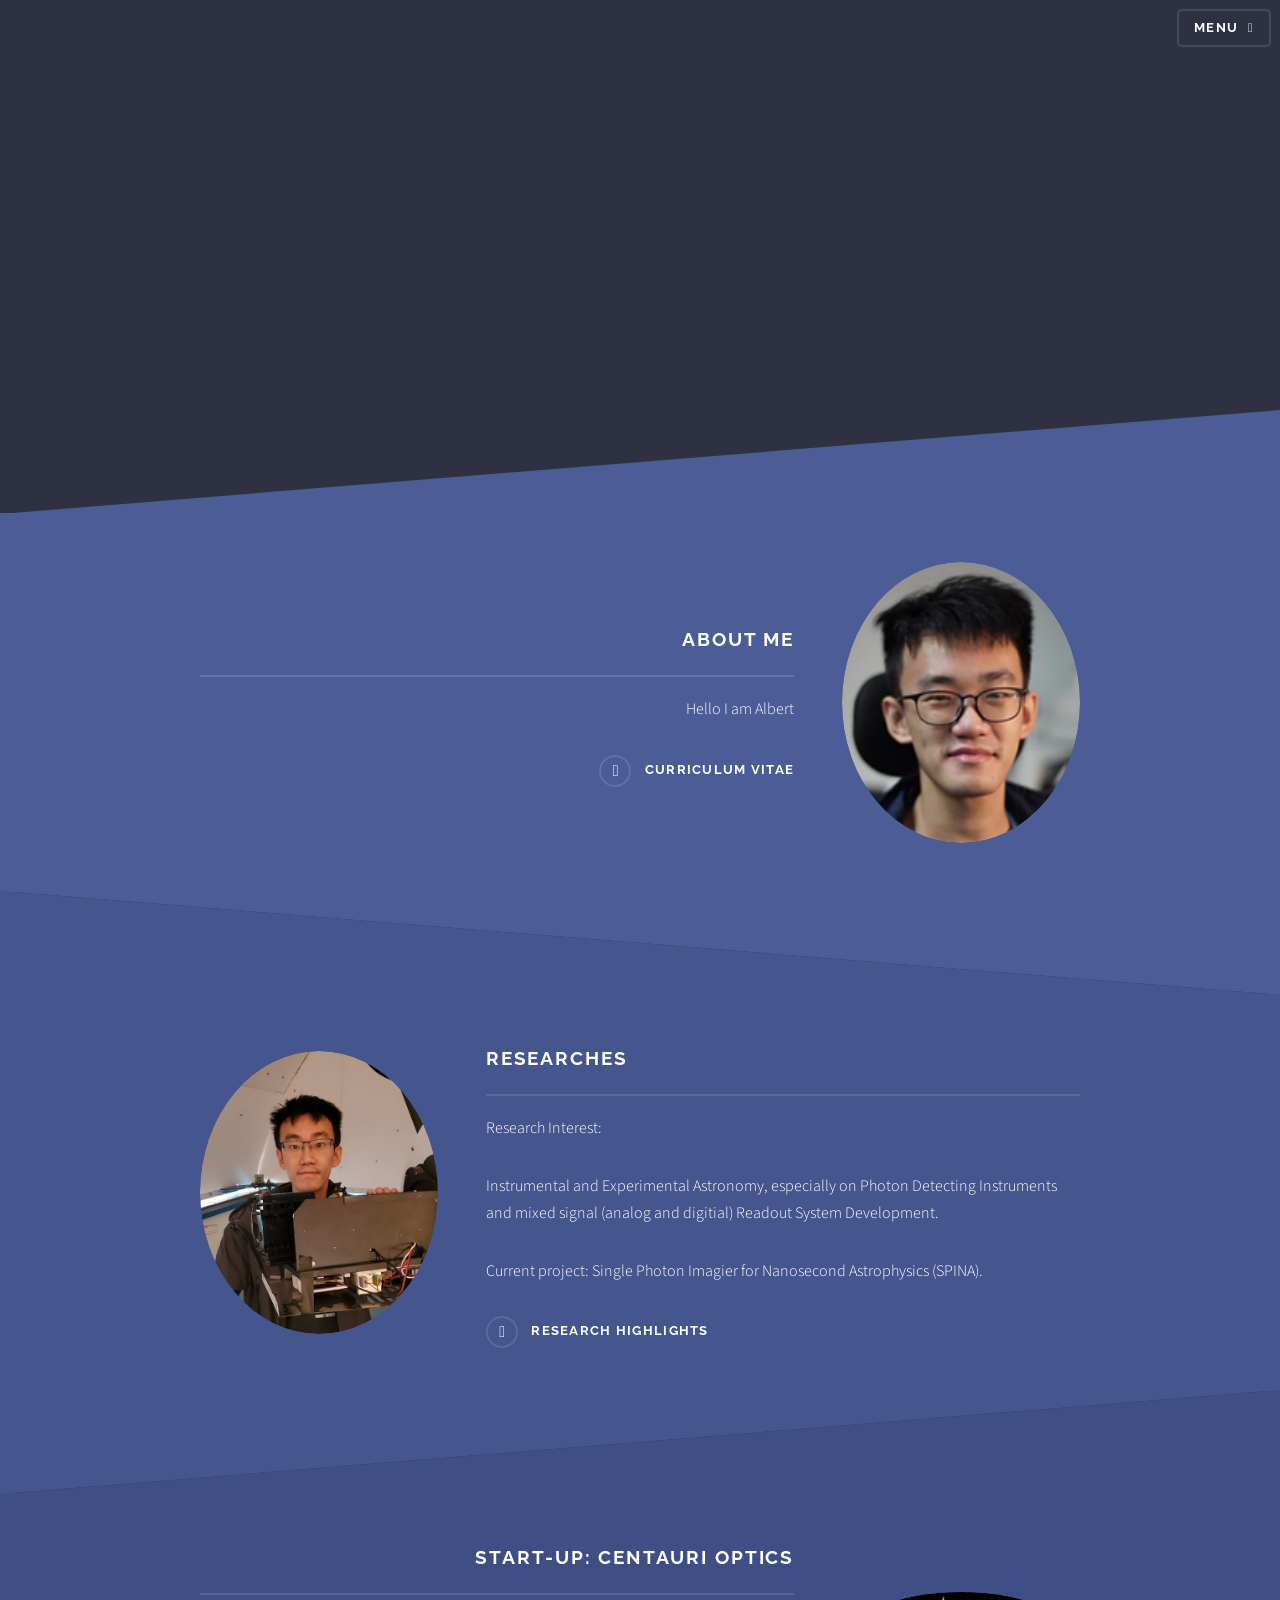
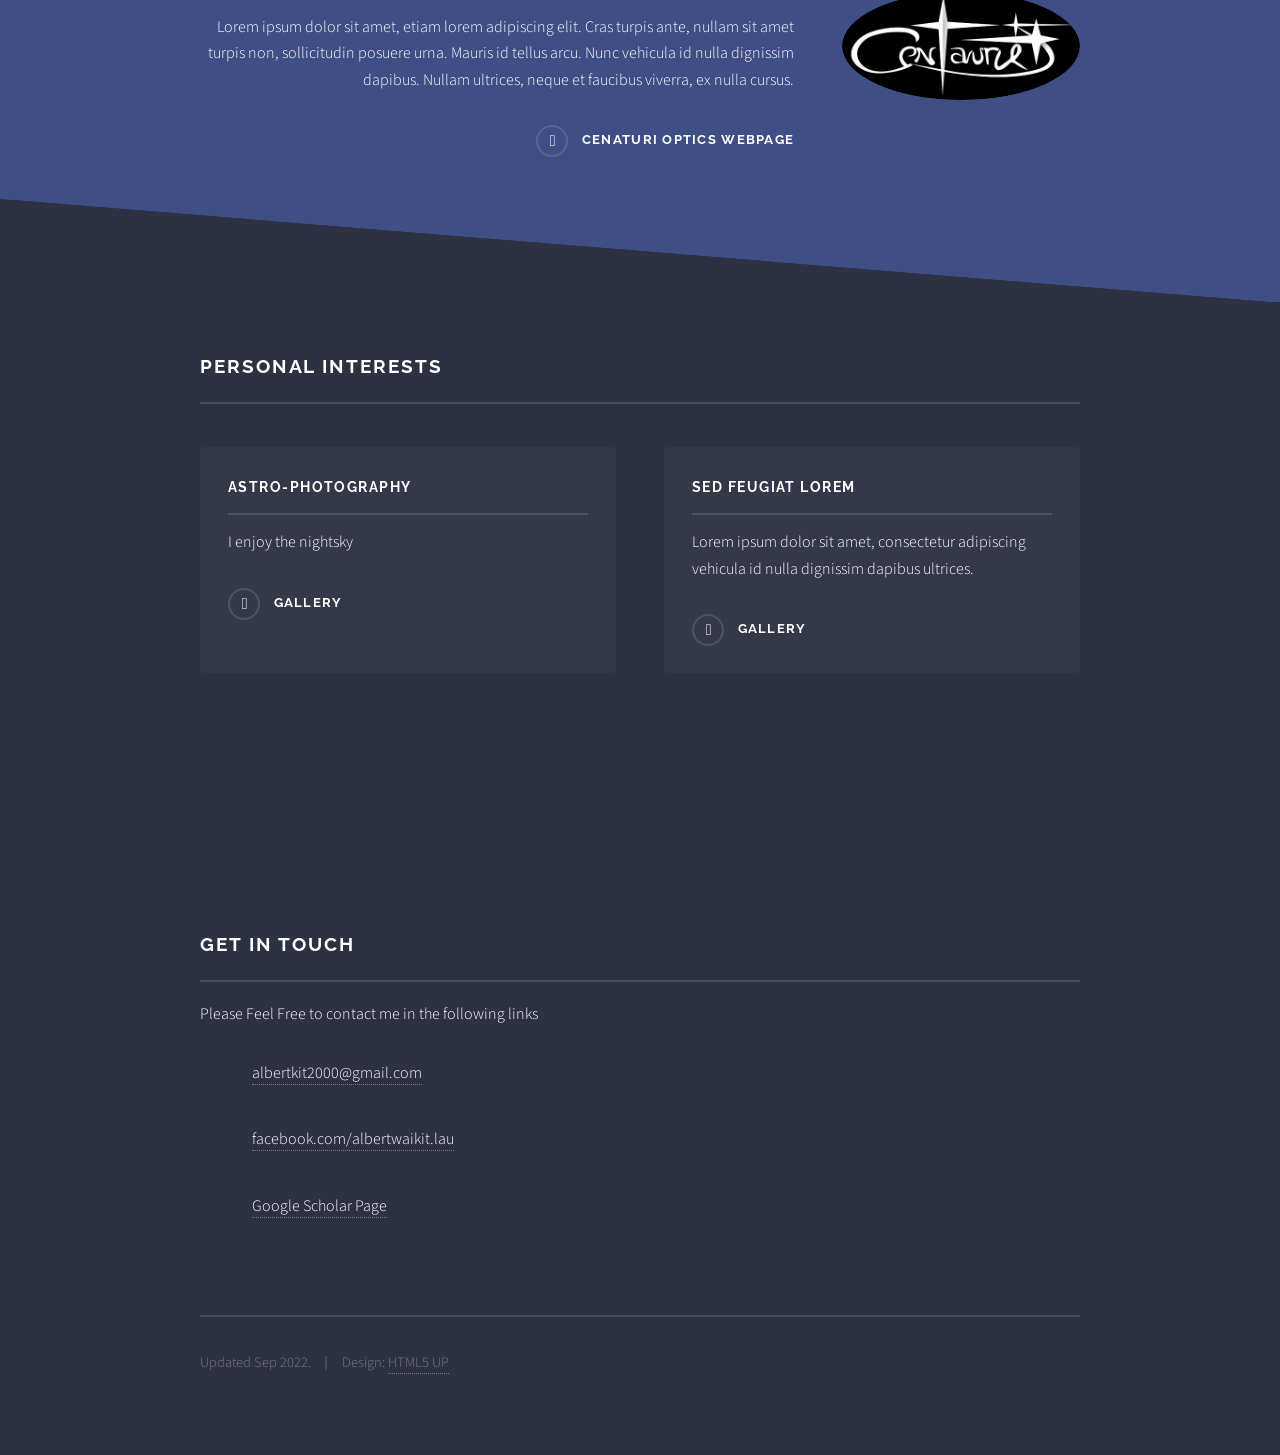
==== index.html @ e1ecdefa "photo updated" ====
<!DOCTYPE HTML>
<!--
	Solid State by HTML5 UP
	html5up.net | @ajlkn
	Free for personal and commercial use under the CCA 3.0 license (html5up.net/license)
-->
<html>
	<head>
		<title>Lau Albert Wai Kit</title>
		<meta charset="utf-8" />
		<meta name="viewport" content="width=device-width, initial-scale=1, user-scalable=no" />
		<link rel="stylesheet" href="assets/css/main.css" />
		<noscript><link rel="stylesheet" href="assets/css/noscript.css" /></noscript>
	</head>
	<body class="is-preload">

		<!-- Page Wrapper -->
			<div id="page-wrapper">

				<!-- Header -->
					<header id="header" class="alt">
						<h1><a href="index.html">Lau Albert Wai Kit</a></h1>
						<nav>
							<a href="#menu">Menu</a>
						</nav>
					</header>

				<!-- Menu -->
					<nav id="menu">
						<div class="inner">
							<h2>Menu</h2>
							<ul class="links">
								<li><a href="index.html">Home</a></li>
								<li><a href="research.html">Research Highlights</a></li>
								<li><a href="gallery/gallery.html">Gallery</a></li>
							</ul>
							<a href="#" class="close">Close</a>
						</div>
					</nav>

				<!-- Banner -->
					<section id="banner">
						<div class="inner">
							<div class="logo">
								<span class="icon">
								<i class="fas fa-space-shuttle fa-2x"></i>
							  </span></div>
							<h2>Lau Albert Wai Kit</h2>
							<p>Ph.D. candidate in the Hong Kong University of Science and Technology</a></p>
						</div>
					</section>

				<!-- Wrapper -->
					<section id="wrapper">

						<!-- One -->
							<section id="one" class="wrapper spotlight style1">
								<div class="inner">
									<a href="#" class="image"><img src="images/Albert.webp" alt="" /></a>
									<div class="content">
										<h2 class="major">About me</h2>
										<p>Hello I am Albert</p>
										<a href="CV.pdf" class="special">Curriculum Vitae</a>
									</div>
								</div>
							</section>

						<!-- Two -->
							<section id="two" class="wrapper alt spotlight style2">
								<div class="inner">
									<a href="#" class="image"><img src="images/research.jpg" alt="" /></a>
									<div class="content">
										<h2 class="major">Researches</h2>
										<p>Research Interest: </p>
										<p>Instrumental and Experimental Astronomy, especially on Photon Detecting Instruments and mixed signal (analog and digitial) Readout System Development. </p>
										<p>Current project: Single Photon Imagier for Nanosecond Astrophysics (SPINA).</p>
										<a href="research.html" class="special">Research Highlights</a>
									</div>
								</div>
							</section>

						<!-- Three -->
							<section id="three" class="wrapper spotlight style3">
								<div class="inner">
									<a href="#" class="image"><img src="images/pic03.jpg" alt="" /></a>
									<div class="content">
										<h2 class="major">Start-up: Centauri Optics</h2>
										<p>Lorem ipsum dolor sit amet, etiam lorem adipiscing elit. Cras turpis ante, nullam sit amet turpis non, sollicitudin posuere urna. Mauris id tellus arcu. Nunc vehicula id nulla dignissim dapibus. Nullam ultrices, neque et faucibus viverra, ex nulla cursus.</p>
										<a href="https://www.centaurioptics.com/" class="special">Cenaturi Optics Webpage</a>
									</div>
								</div>
							</section>

						<!-- Four -->
							<section id="four" class="wrapper alt style1">
								<div class="inner">
									<h2 class="major">Personal interests</h2>
									<section class="features">
										<article>
											<a href="#" class="image"><img src="images/pic04.jpg" alt="" /></a>
											<h3 class="major">Astro-photography</h3>
											<p>I enjoy the nightsky </p>
											<a href="gallery/gallery.html" class="special">Gallery</a>
										</article>
										<article>
											<a href="#" class="image"><img src="images/pic04.jpg" alt="" /></a>
											<h3 class="major">Sed feugiat lorem</h3>
											<p>Lorem ipsum dolor sit amet, consectetur adipiscing vehicula id nulla dignissim dapibus ultrices.</p>
											<a href="gallery/gallery.html" class="special">Gallery</a>
										</article>
									</section>
								</div>
							</section>

					</section>

				<!-- Footer -->
					<section id="footer">
						<div class="inner">
							<h2 class="major">Get in touch</h2>
							<p>Please Feel Free to contact me in the following links</p>
							<ul class="contact">
								<li class="icon solid fa-envelope"><a href="mailto:albertkit2000@gmail.com">albertkit2000@gmail.com</a></li>
								<li class="icon brands fa-facebook-f"><a href="https://www.facebook.com/albertwaikit.lau">facebook.com/albertwaikit.lau</a></li>
								<li class="icon solid fa-university"><a href="https://scholar.google.com/citations?hl=zh-TW&user=hddv02QAAAAJ">Google Scholar Page</a></li>
							</ul>
							<ul class="copyright">
								<li> Updated Sep 2022.</li><li>Design: <a href="http://html5up.net">HTML5 UP</a></li>
							</ul>
						</div>
					</section>

			</div>

		<!-- Scripts -->
			<script src="assets/js/jquery.min.js"></script>
			<script src="assets/js/jquery.scrollex.min.js"></script>
			<script src="assets/js/browser.min.js"></script>
			<script src="assets/js/breakpoints.min.js"></script>
			<script src="assets/js/util.js"></script>
			<script src="assets/js/main.js"></script>

	</body>
</html>
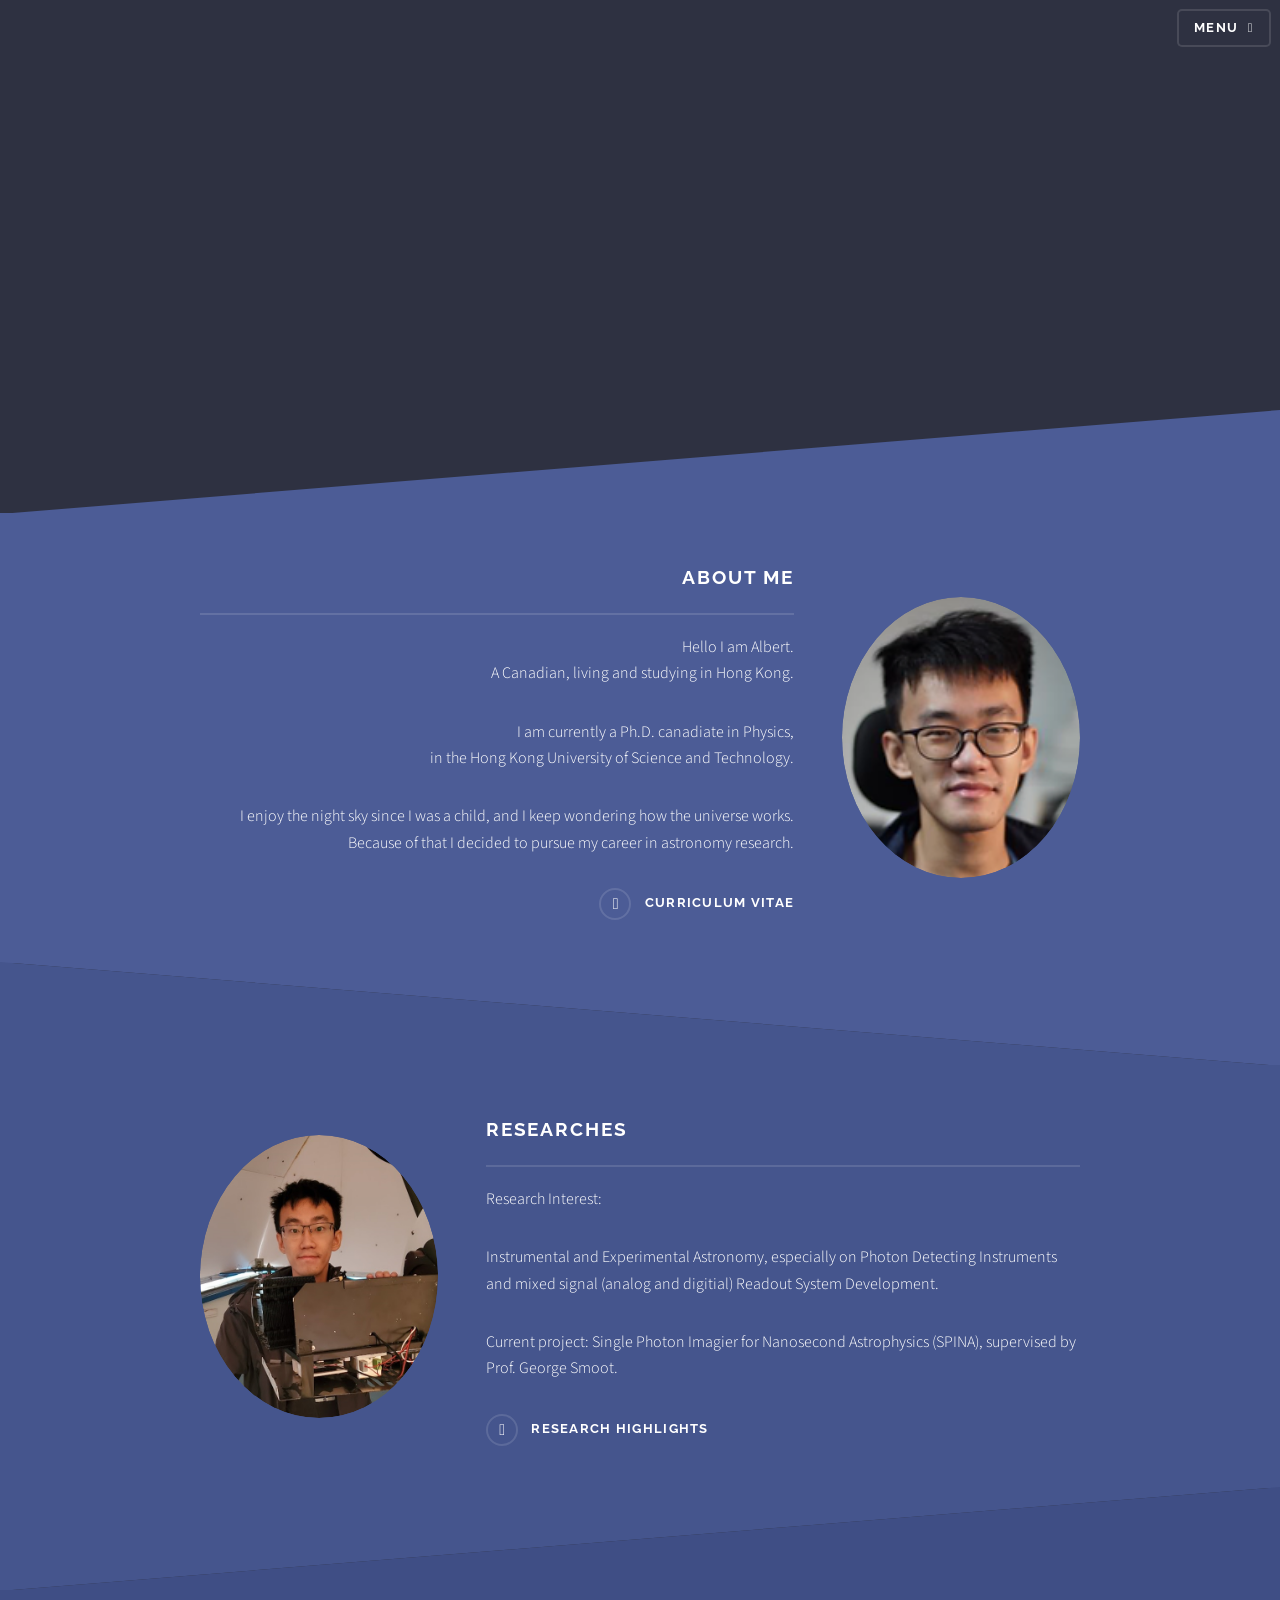
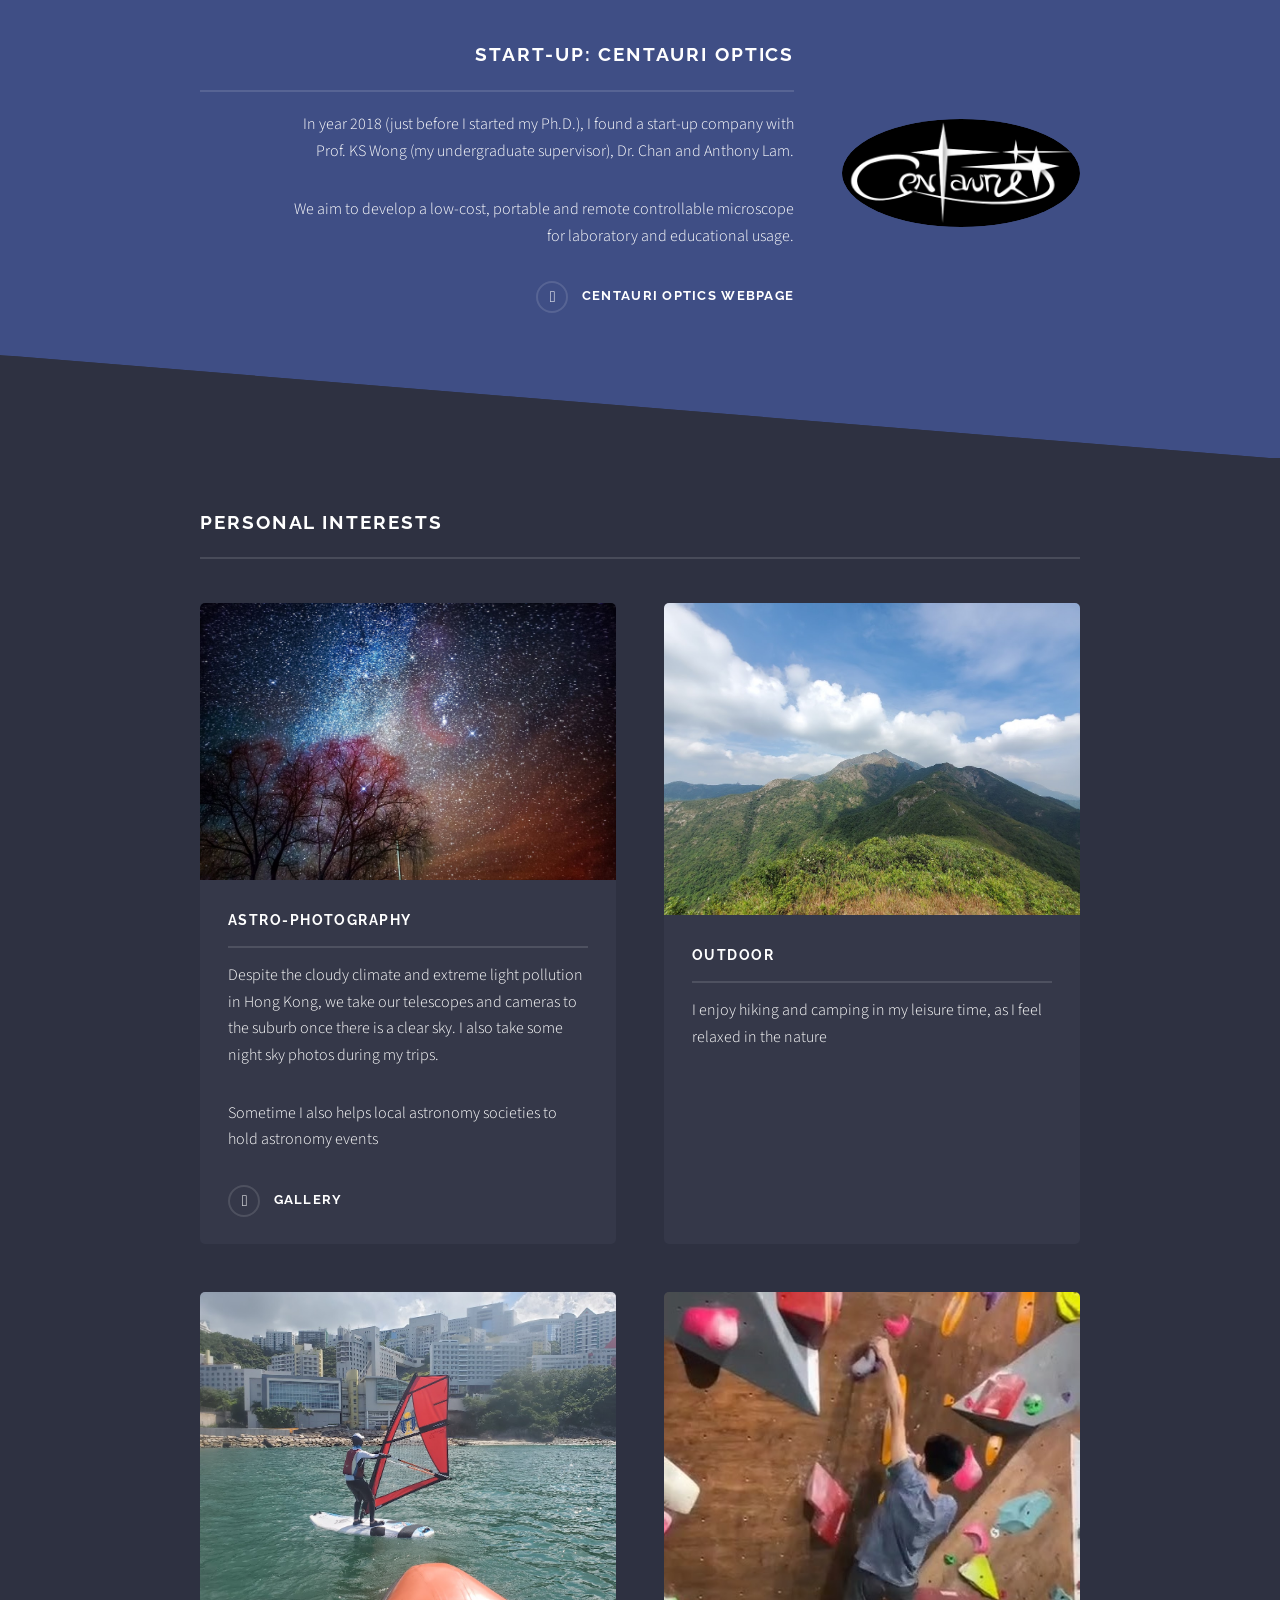
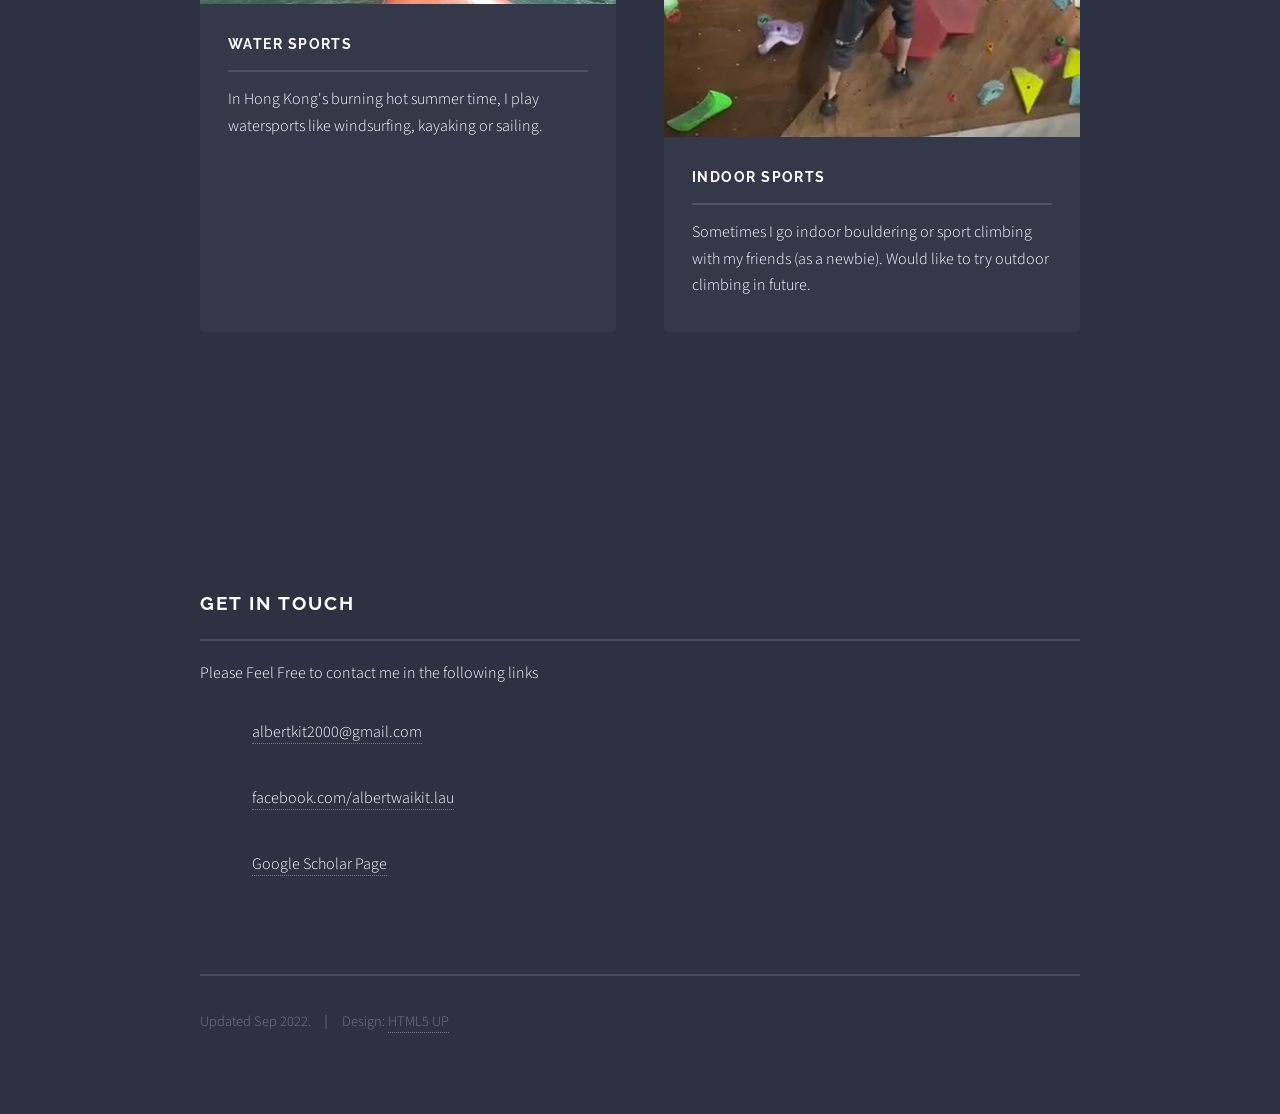
==== commit 346146b6: "gallery" ====
--- a/index.html
+++ b/index.html
@@ -46,7 +46,7 @@
 								<i class="fas fa-space-shuttle fa-2x"></i>
 							  </span></div>
 							<h2>Lau Albert Wai Kit</h2>
-							<p>Ph.D. candidate in the Hong Kong University of Science and Technology</a></p>
+							<p>Looking up into the night sky, wondering how everything works</a></p>
 						</div>
 					</section>
 
@@ -59,7 +59,9 @@
 									<a href="#" class="image"><img src="images/Albert.webp" alt="" /></a>
 									<div class="content">
 										<h2 class="major">About me</h2>
-										<p>Hello I am Albert</p>
+										<p>Hello I am Albert. </br> A Canadian, living and studying in Hong Kong. </p>
+										<p>I am currently a Ph.D. canadiate in Physics, </br> in the Hong Kong University of Science and Technology. </p>
+										<p>I enjoy the night sky since I was a child, and I keep wondering how the universe works. </br> Because of that I decided to pursue my career in astronomy research.</p>
 										<a href="CV.pdf" class="special">Curriculum Vitae</a>
 									</div>
 								</div>
@@ -73,7 +75,7 @@
 										<h2 class="major">Researches</h2>
 										<p>Research Interest: </p>
 										<p>Instrumental and Experimental Astronomy, especially on Photon Detecting Instruments and mixed signal (analog and digitial) Readout System Development. </p>
-										<p>Current project: Single Photon Imagier for Nanosecond Astrophysics (SPINA).</p>
+										<p>Current project: Single Photon Imagier for Nanosecond Astrophysics (SPINA), supervised by Prof. George Smoot.</p>
 										<a href="research.html" class="special">Research Highlights</a>
 									</div>
 								</div>
@@ -85,8 +87,9 @@
 									<a href="#" class="image"><img src="images/pic03.jpg" alt="" /></a>
 									<div class="content">
 										<h2 class="major">Start-up: Centauri Optics</h2>
-										<p>Lorem ipsum dolor sit amet, etiam lorem adipiscing elit. Cras turpis ante, nullam sit amet turpis non, sollicitudin posuere urna. Mauris id tellus arcu. Nunc vehicula id nulla dignissim dapibus. Nullam ultrices, neque et faucibus viverra, ex nulla cursus.</p>
-										<a href="https://www.centaurioptics.com/" class="special">Cenaturi Optics Webpage</a>
+										<p>In year 2018 (just before I started my Ph.D.), I found a start-up company with </br>Prof. KS Wong (my undergraduate supervisor), Dr. Chan and Anthony Lam. </p>
+										<p>We aim to develop a low-cost, portable and remote controllable microscope</br> for laboratory and educational usage. </p>
+										<a href="https://www.centaurioptics.com/" class="special">Centauri Optics Webpage</a>
 									</div>
 								</div>
 							</section>
@@ -97,16 +100,26 @@
 									<h2 class="major">Personal interests</h2>
 									<section class="features">
 										<article>
-											<a href="#" class="image"><img src="images/pic04.jpg" alt="" /></a>
+											<a href="gallery/gallery.html" class="image"><img src="images/astro_pic.jpg" alt="" /></a>
 											<h3 class="major">Astro-photography</h3>
-											<p>I enjoy the nightsky </p>
+											<p>Despite the cloudy climate and extreme light pollution in Hong Kong, we take our telescopes and cameras to the suburb once there is a clear sky. I also take some night sky photos during my trips.</p>
+											<p>Sometime I also helps local astronomy societies to hold astronomy events</p>
 											<a href="gallery/gallery.html" class="special">Gallery</a>
 										</article>
 										<article>
-											<a href="#" class="image"><img src="images/pic04.jpg" alt="" /></a>
-											<h3 class="major">Sed feugiat lorem</h3>
-											<p>Lorem ipsum dolor sit amet, consectetur adipiscing vehicula id nulla dignissim dapibus ultrices.</p>
-											<a href="gallery/gallery.html" class="special">Gallery</a>
+											<a class="image"><img src="images/hiking.jpg" alt="" /></a>
+											<h3 class="major">Outdoor</h3>
+											<p>I enjoy hiking and camping in my leisure time, as I feel relaxed in the nature</p>
+										</article>
+										<article>
+											<a class="image"><img src="images/windsurf.jpg" alt="" /></a>
+											<h3 class="major">Water sports</h3>
+											<p>In Hong Kong's burning hot summer time, I play watersports like windsurfing, kayaking or sailing.</p>
+										</article>
+										<article>
+											<a class="image"><img src="images/bouldering.jpg" alt="" /></a>
+											<h3 class="major">Indoor sports</h3>
+											<p>Sometimes I go indoor bouldering or sport climbing with my friends (as a newbie). Would like to try outdoor climbing in future.</p>
 										</article>
 									</section>
 								</div>
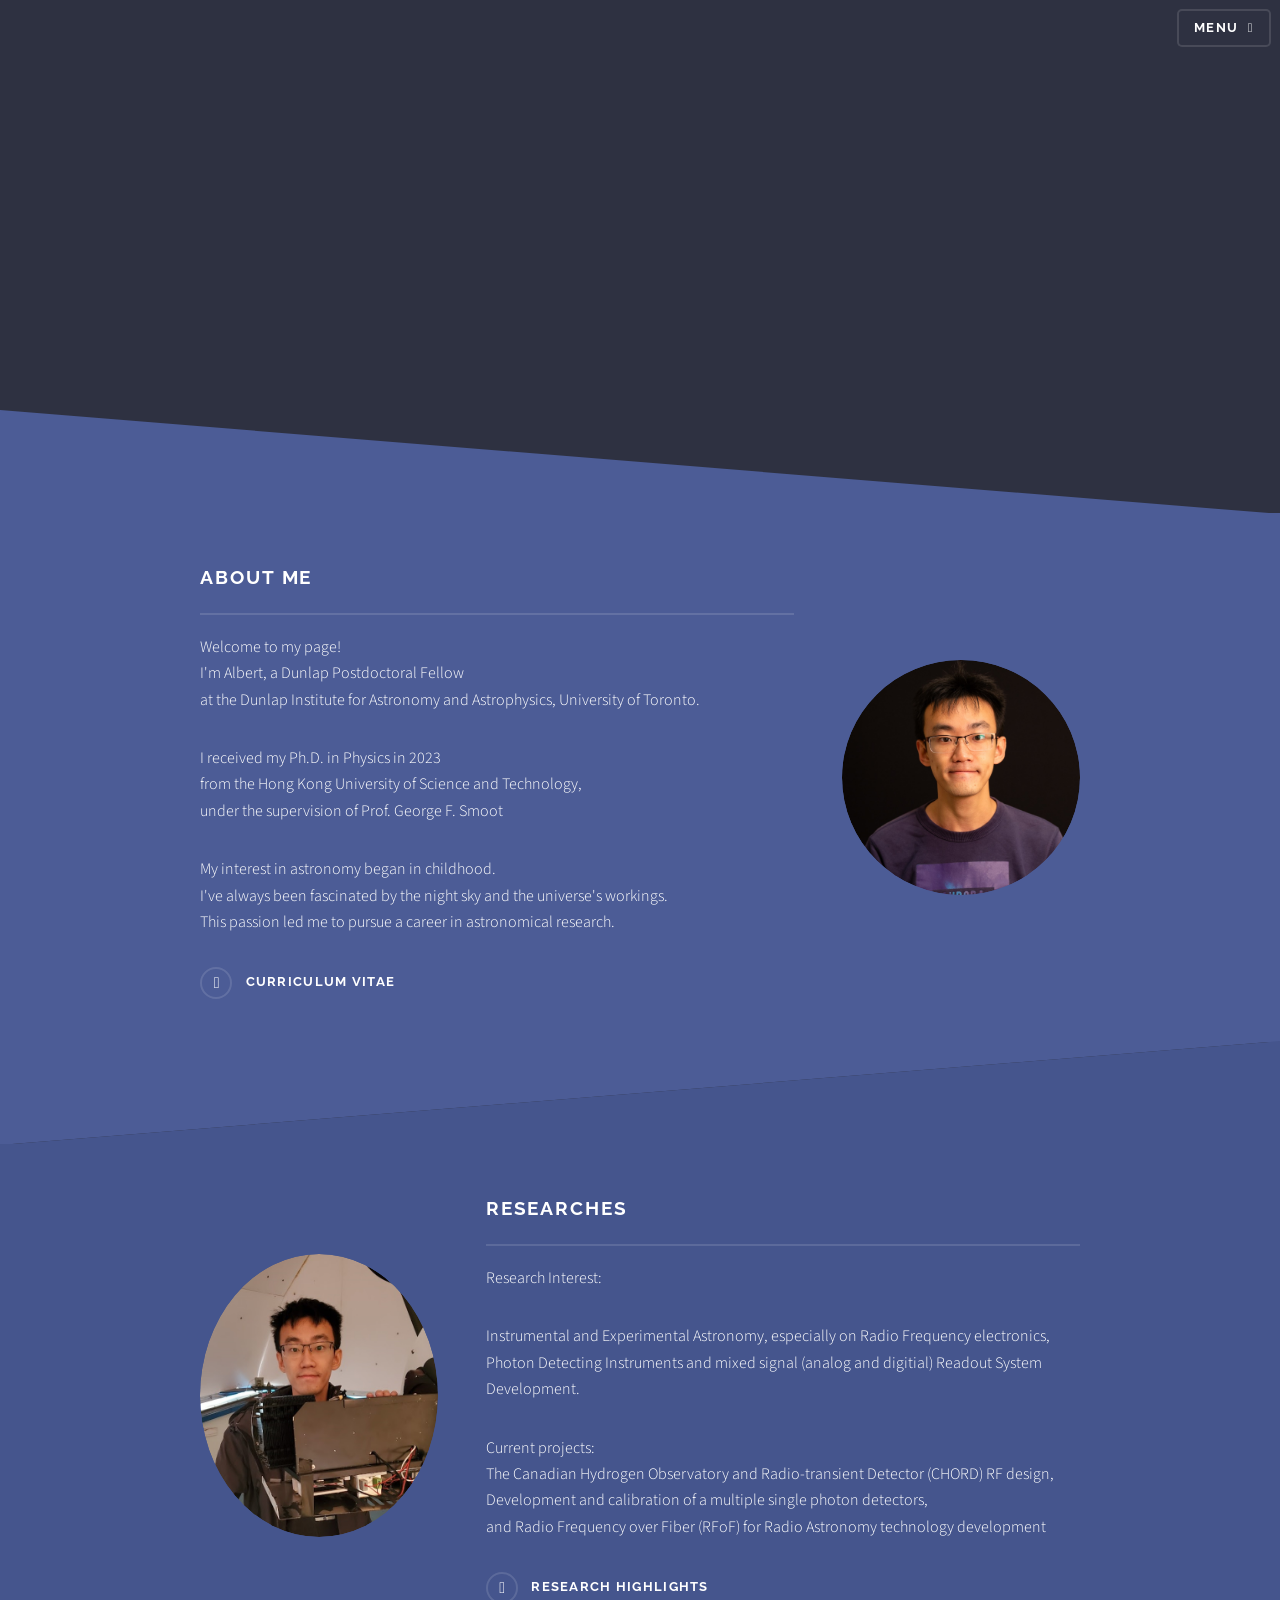
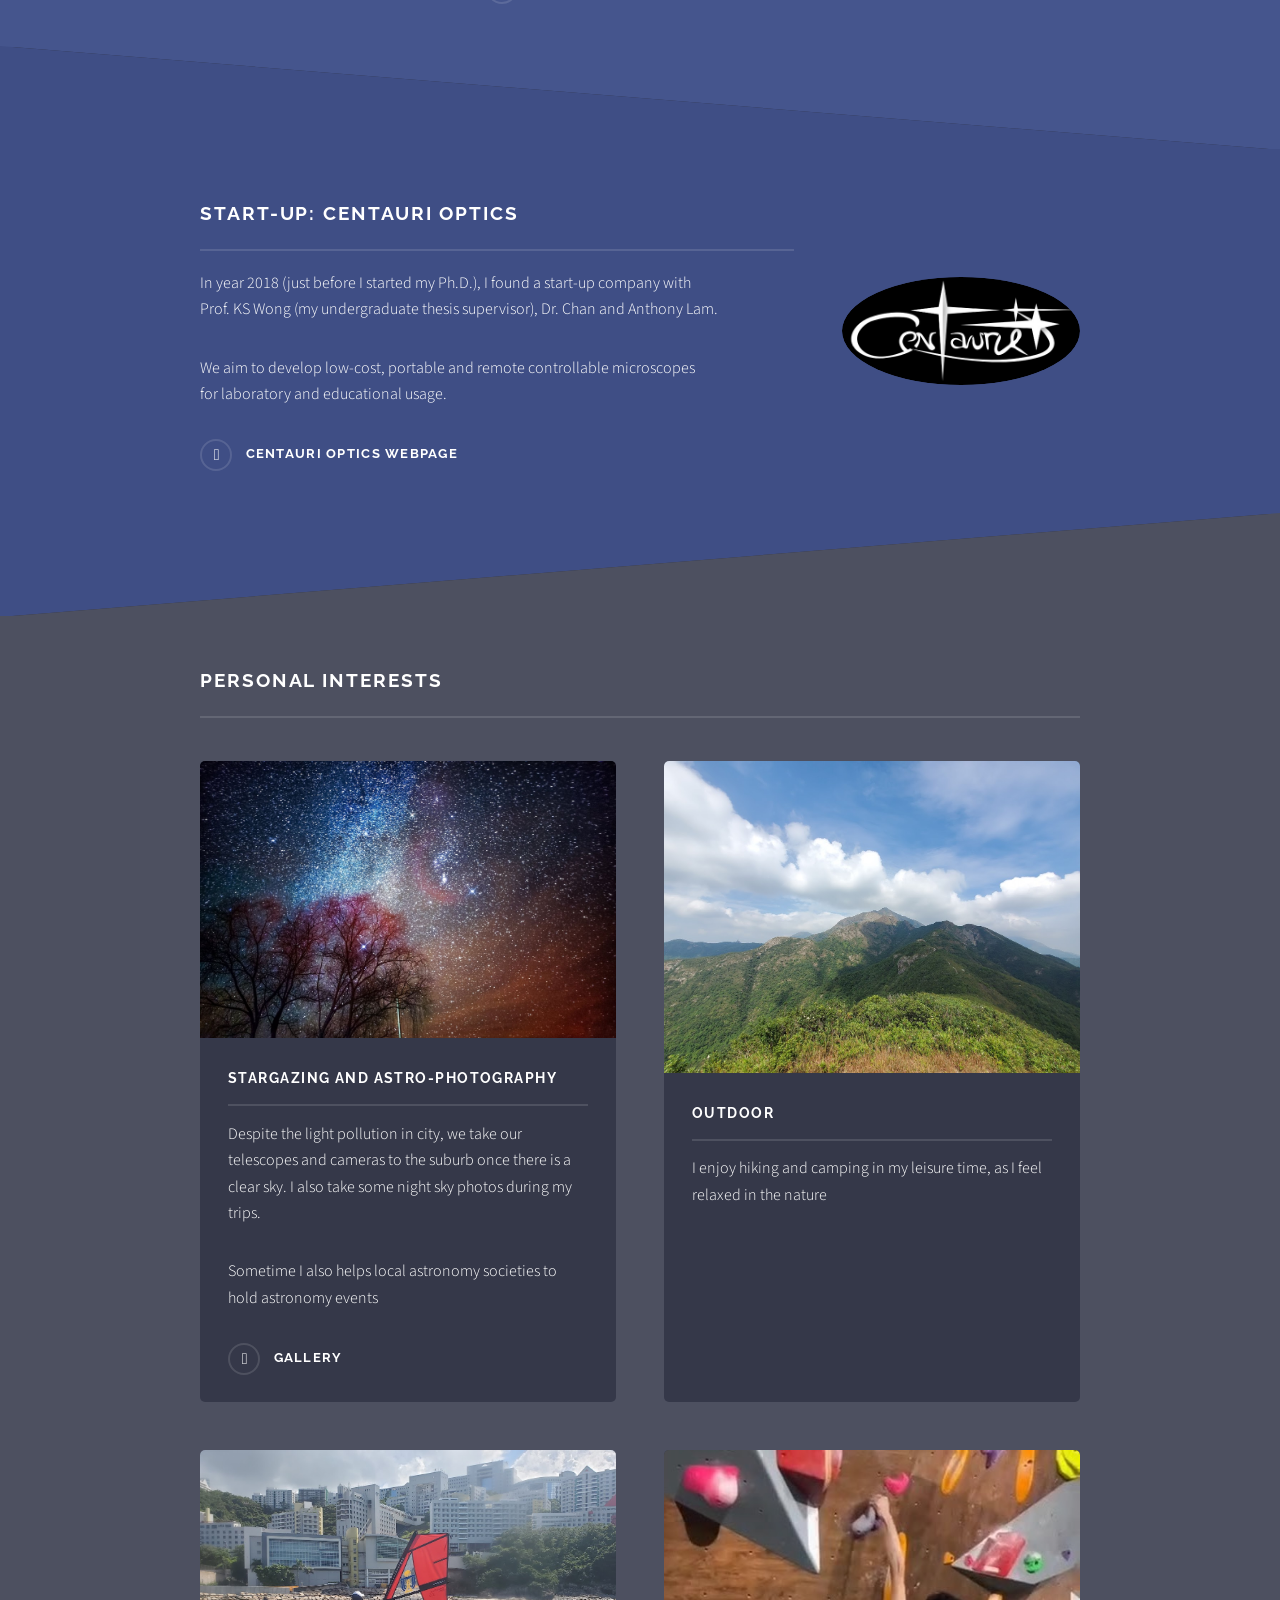
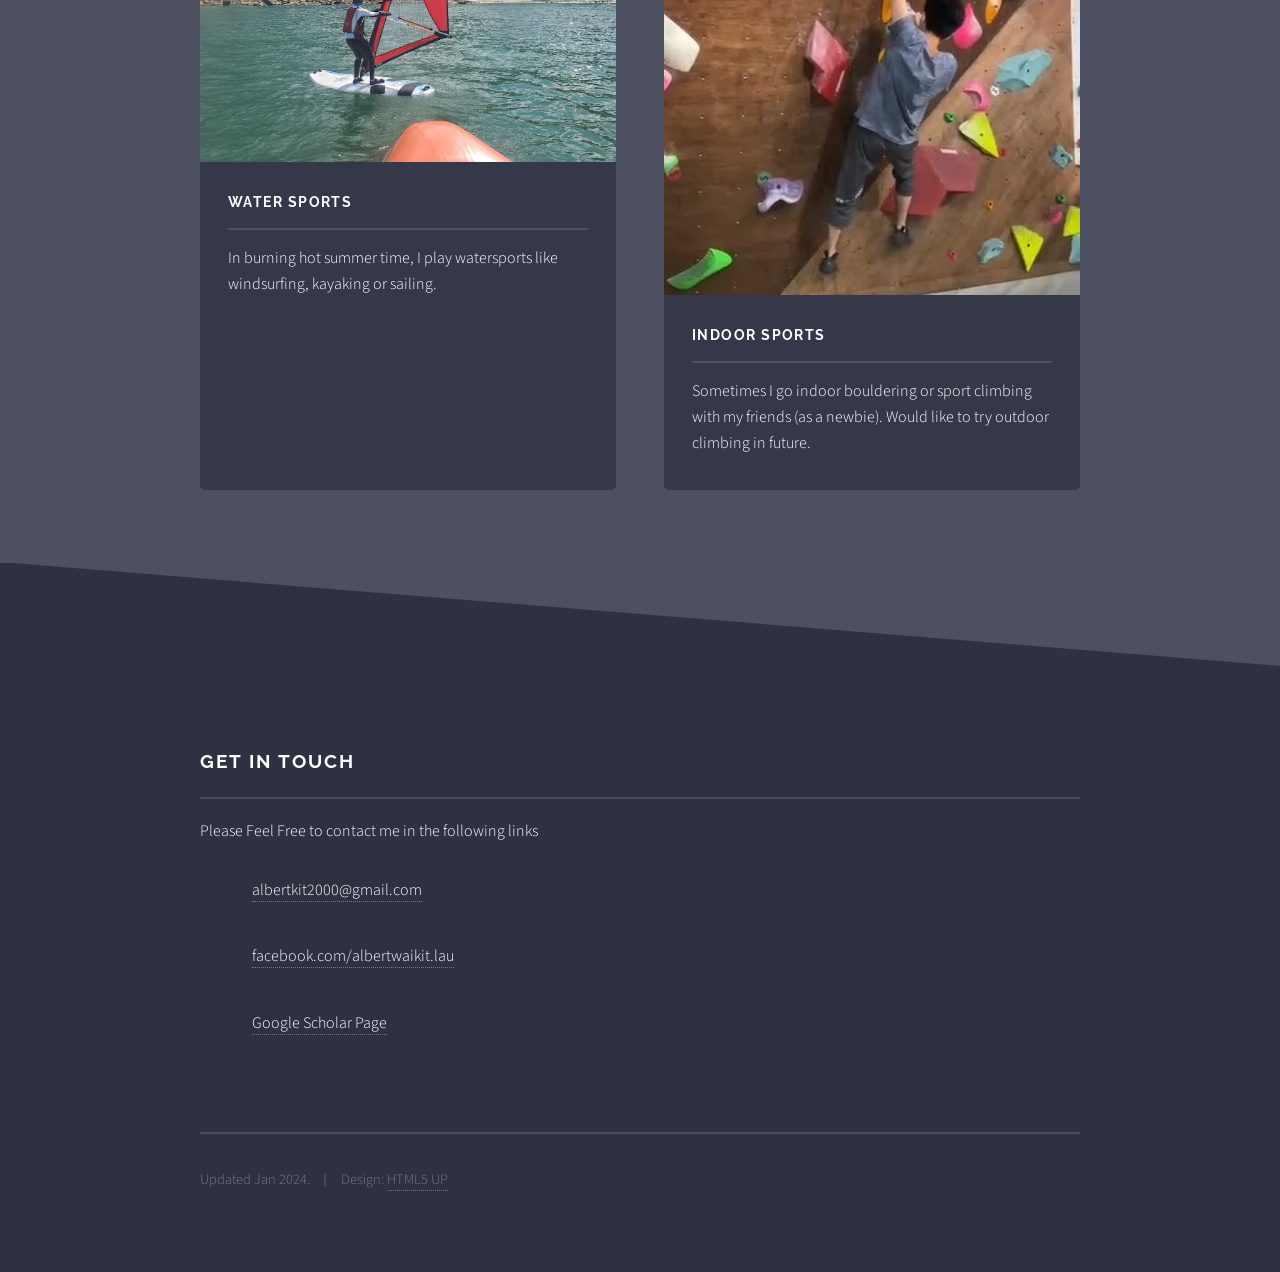
==== commit 96cbc4ac: "Jan 2024 updates" ====
--- a/index.html
+++ b/index.html
@@ -6,7 +6,8 @@
 -->
 <html>
 	<head>
-		<title>Lau Albert Wai Kit</title>
+		<title>Albert Wai Kit Lau</title>
+		<link rel="shortcut icon" type="image/png" href="/icon.png">
 		<meta charset="utf-8" />
 		<meta name="viewport" content="width=device-width, initial-scale=1, user-scalable=no" />
 		<link rel="stylesheet" href="assets/css/main.css" />
@@ -19,7 +20,7 @@
 
 				<!-- Header -->
 					<header id="header" class="alt">
-						<h1><a href="index.html">Lau Albert Wai Kit</a></h1>
+						<h1><a href="index.html">Albert Wai Kit Lau</a></h1>
 						<nav>
 							<a href="#menu">Menu</a>
 						</nav>
@@ -45,7 +46,7 @@
 								<span class="icon">
 								<i class="fas fa-space-shuttle fa-2x"></i>
 							  </span></div>
-							<h2>Lau Albert Wai Kit</h2>
+							<h2>Albert Wai Kit Lau</h2>
 							<p>Looking up into the night sky, wondering how everything works</a></p>
 						</div>
 					</section>
@@ -54,55 +55,55 @@
 					<section id="wrapper">
 
 						<!-- One -->
-							<section id="one" class="wrapper spotlight style1">
+							<section id="one" class="wrapper alt spotlight style1">
 								<div class="inner">
-									<a href="#" class="image"><img src="images/Albert.webp" alt="" /></a>
-									<div class="content">
+									<a href="#" class="image"><img src="images/Albert.jpg" alt="" /></a>
+									<div class="content" align="left">
 										<h2 class="major">About me</h2>
-										<p>Hello I am Albert. </br> A Canadian, living and studying in Hong Kong. </p>
-										<p>I am currently a Ph.D. canadiate in Physics, </br> in the Hong Kong University of Science and Technology. </p>
-										<p>I enjoy the night sky since I was a child, and I keep wondering how the universe works. </br> Because of that I decided to pursue my career in astronomy research.</p>
+										<p>Welcome to my page! </br> I'm Albert, a Dunlap Postdoctoral Fellow </br> at the Dunlap Institute for Astronomy and Astrophysics, University of Toronto. </p>
+										<p>I received my Ph.D. in Physics in 2023 </br> from the Hong Kong University of Science and Technology, </br> under the supervision of Prof. George F. Smoot </p>
+										<p>My interest in astronomy began in childhood. </br> I've always been fascinated by the night sky and the universe's workings. </br> This passion led me to pursue a career in astronomical research.</p>
 										<a href="CV.pdf" class="special">Curriculum Vitae</a>
 									</div>
 								</div>
 							</section>
 
 						<!-- Two -->
-							<section id="two" class="wrapper alt spotlight style2">
+							<section id="two" class="wrapper spotlight style2">
 								<div class="inner">
 									<a href="#" class="image"><img src="images/research.jpg" alt="" /></a>
 									<div class="content">
 										<h2 class="major">Researches</h2>
 										<p>Research Interest: </p>
-										<p>Instrumental and Experimental Astronomy, especially on Photon Detecting Instruments and mixed signal (analog and digitial) Readout System Development. </p>
-										<p>Current project: Single Photon Imagier for Nanosecond Astrophysics (SPINA), supervised by Prof. George Smoot.</p>
+										<p>Instrumental and Experimental Astronomy, especially on Radio Frequency electronics, Photon Detecting Instruments and mixed signal (analog and digitial) Readout System Development. </p>
+										<p>Current projects: </br> The Canadian Hydrogen Observatory and Radio-transient Detector (CHORD) RF design,</br>  Development and calibration of a multiple single photon detectors, </br> and Radio Frequency over Fiber (RFoF) for Radio Astronomy technology development</p>
 										<a href="research.html" class="special">Research Highlights</a>
 									</div>
 								</div>
 							</section>
 
 						<!-- Three -->
-							<section id="three" class="wrapper spotlight style3">
+							<section id="three" class="wrapper alt spotlight style3">
 								<div class="inner">
 									<a href="#" class="image"><img src="images/pic03.jpg" alt="" /></a>
-									<div class="content">
+									<div class="content" align="left">
 										<h2 class="major">Start-up: Centauri Optics</h2>
-										<p>In year 2018 (just before I started my Ph.D.), I found a start-up company with </br>Prof. KS Wong (my undergraduate supervisor), Dr. Chan and Anthony Lam. </p>
-										<p>We aim to develop a low-cost, portable and remote controllable microscope</br> for laboratory and educational usage. </p>
+										<p>In year 2018 (just before I started my Ph.D.), I found a start-up company with </br>Prof. KS Wong (my undergraduate thesis supervisor), Dr. Chan and Anthony Lam. </p>
+										<p>We aim to develop low-cost, portable and remote controllable microscopes</br> for laboratory and educational usage. </p>
 										<a href="https://www.centaurioptics.com/" class="special">Centauri Optics Webpage</a>
 									</div>
 								</div>
 							</section>
 
 						<!-- Four -->
-							<section id="four" class="wrapper alt style1">
+							<section id="four" class="wrapper style5">
 								<div class="inner">
 									<h2 class="major">Personal interests</h2>
 									<section class="features">
 										<article>
 											<a href="gallery/gallery.html" class="image"><img src="images/astro_pic.jpg" alt="" /></a>
-											<h3 class="major">Astro-photography</h3>
-											<p>Despite the cloudy climate and extreme light pollution in Hong Kong, we take our telescopes and cameras to the suburb once there is a clear sky. I also take some night sky photos during my trips.</p>
+											<h3 class="major">Stargazing and Astro-photography</h3>
+											<p>Despite the light pollution in city, we take our telescopes and cameras to the suburb once there is a clear sky. I also take some night sky photos during my trips.</p>
 											<p>Sometime I also helps local astronomy societies to hold astronomy events</p>
 											<a href="gallery/gallery.html" class="special">Gallery</a>
 										</article>
@@ -114,7 +115,7 @@
 										<article>
 											<a class="image"><img src="images/windsurf.jpg" alt="" /></a>
 											<h3 class="major">Water sports</h3>
-											<p>In Hong Kong's burning hot summer time, I play watersports like windsurfing, kayaking or sailing.</p>
+											<p>In burning hot summer time, I play watersports like windsurfing, kayaking or sailing.</p>
 										</article>
 										<article>
 											<a class="image"><img src="images/bouldering.jpg" alt="" /></a>
@@ -138,7 +139,7 @@
 								<li class="icon solid fa-university"><a href="https://scholar.google.com/citations?hl=zh-TW&user=hddv02QAAAAJ">Google Scholar Page</a></li>
 							</ul>
 							<ul class="copyright">
-								<li> Updated Sep 2022.</li><li>Design: <a href="http://html5up.net">HTML5 UP</a></li>
+								<li> Updated Jan 2024.</li><li>Design: <a href="http://html5up.net">HTML5 UP</a></li>
 							</ul>
 						</div>
 					</section>
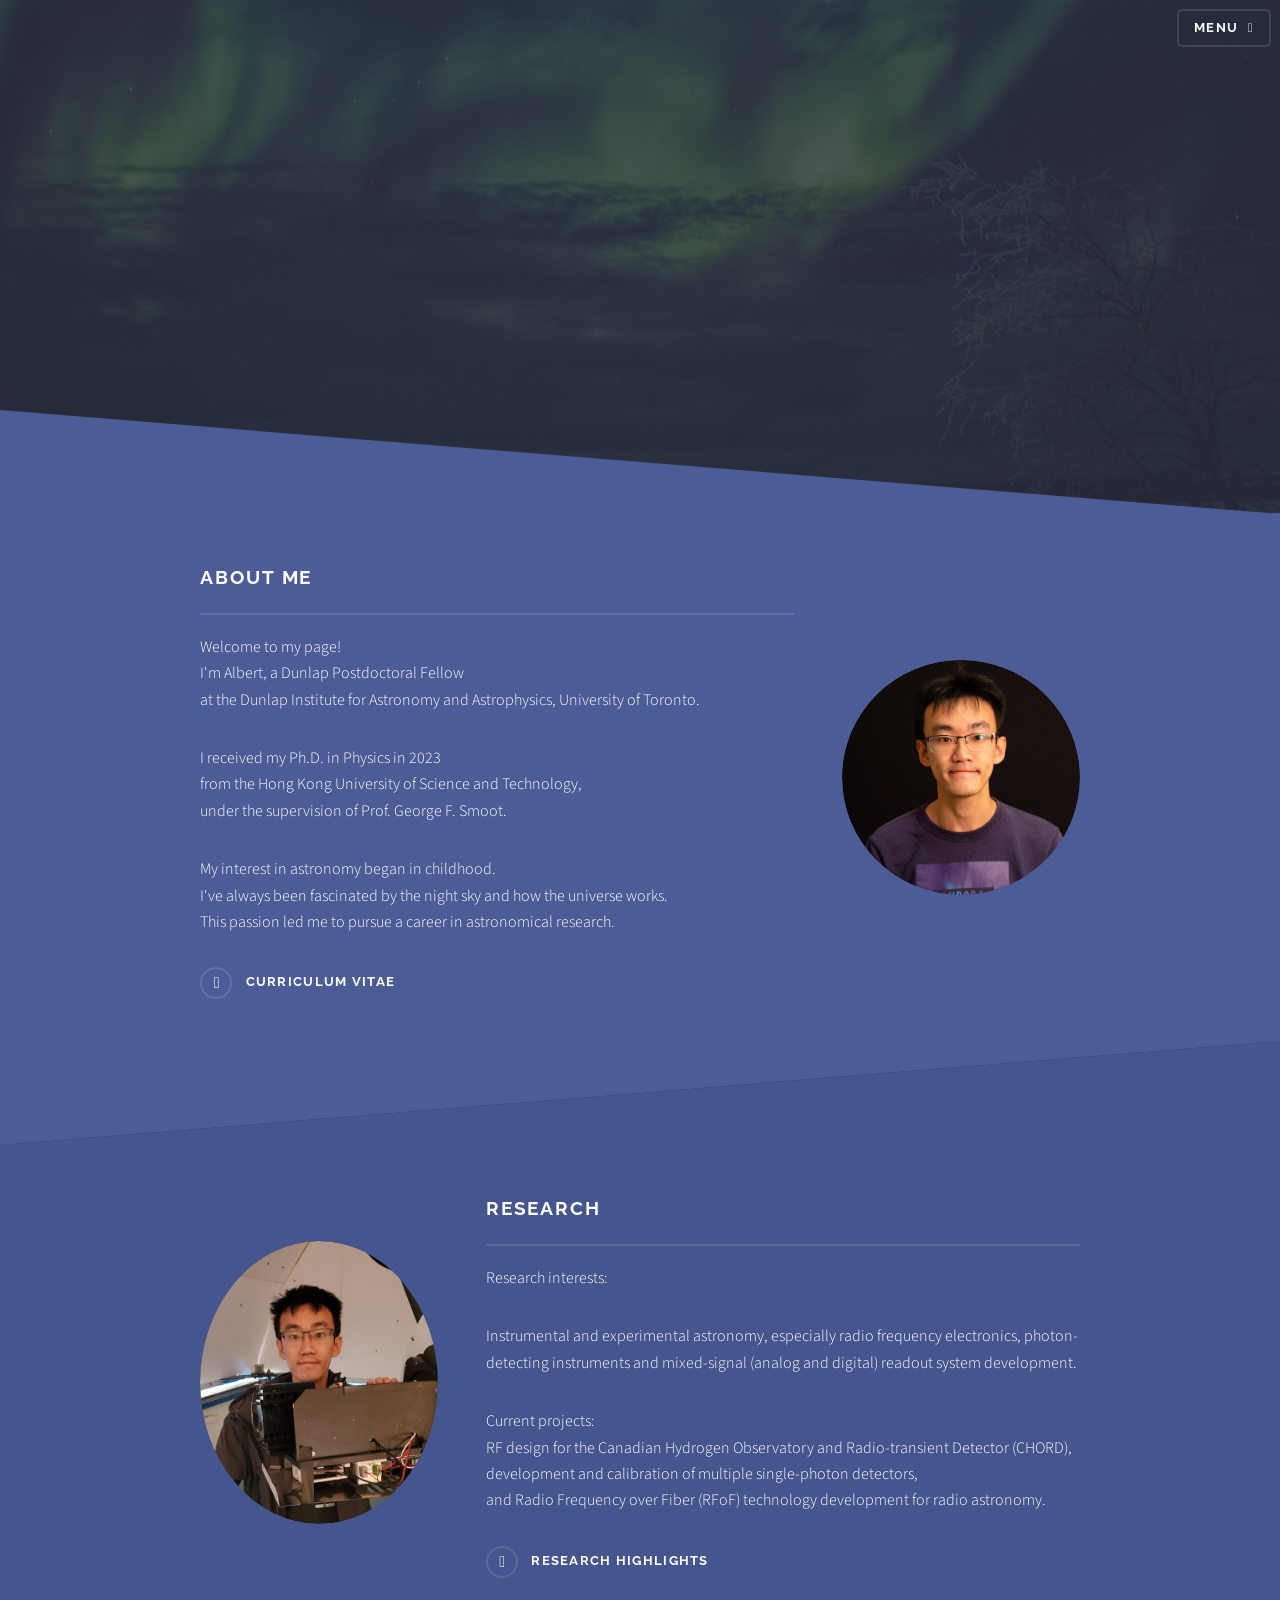
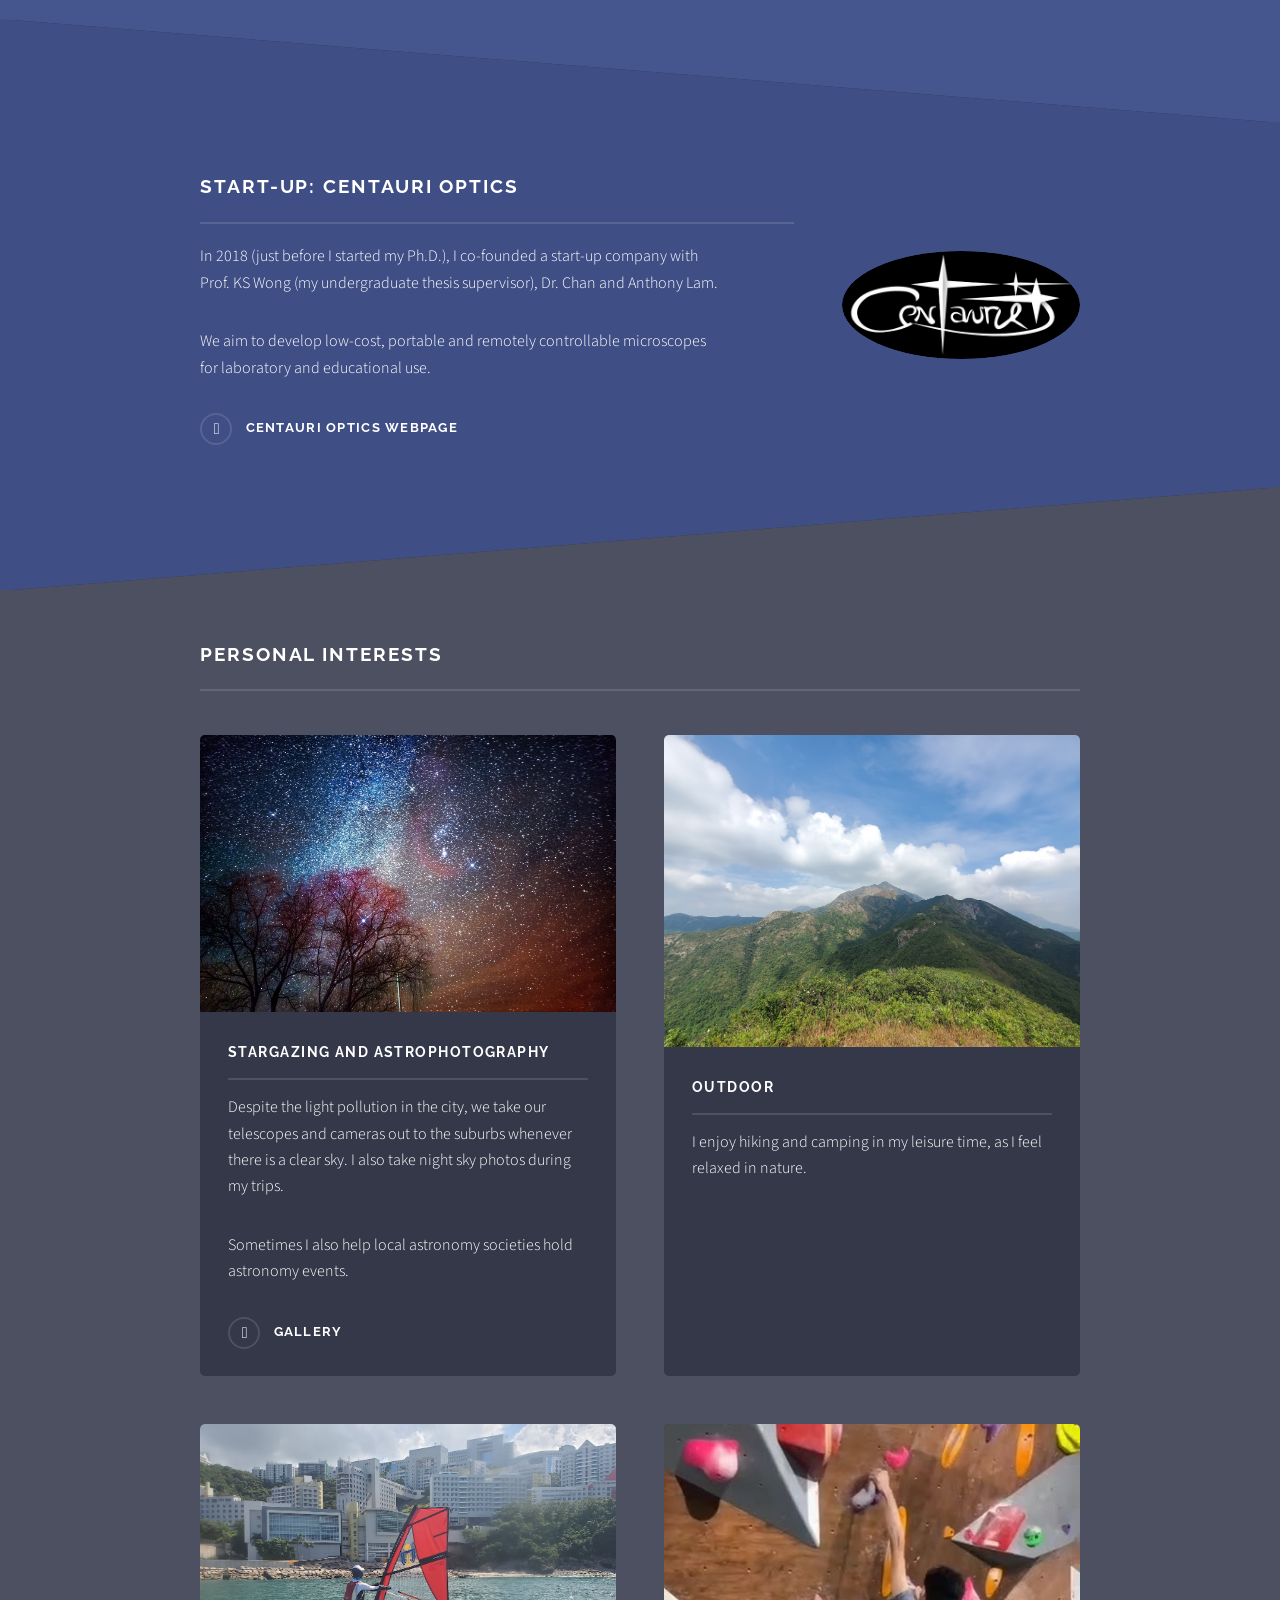
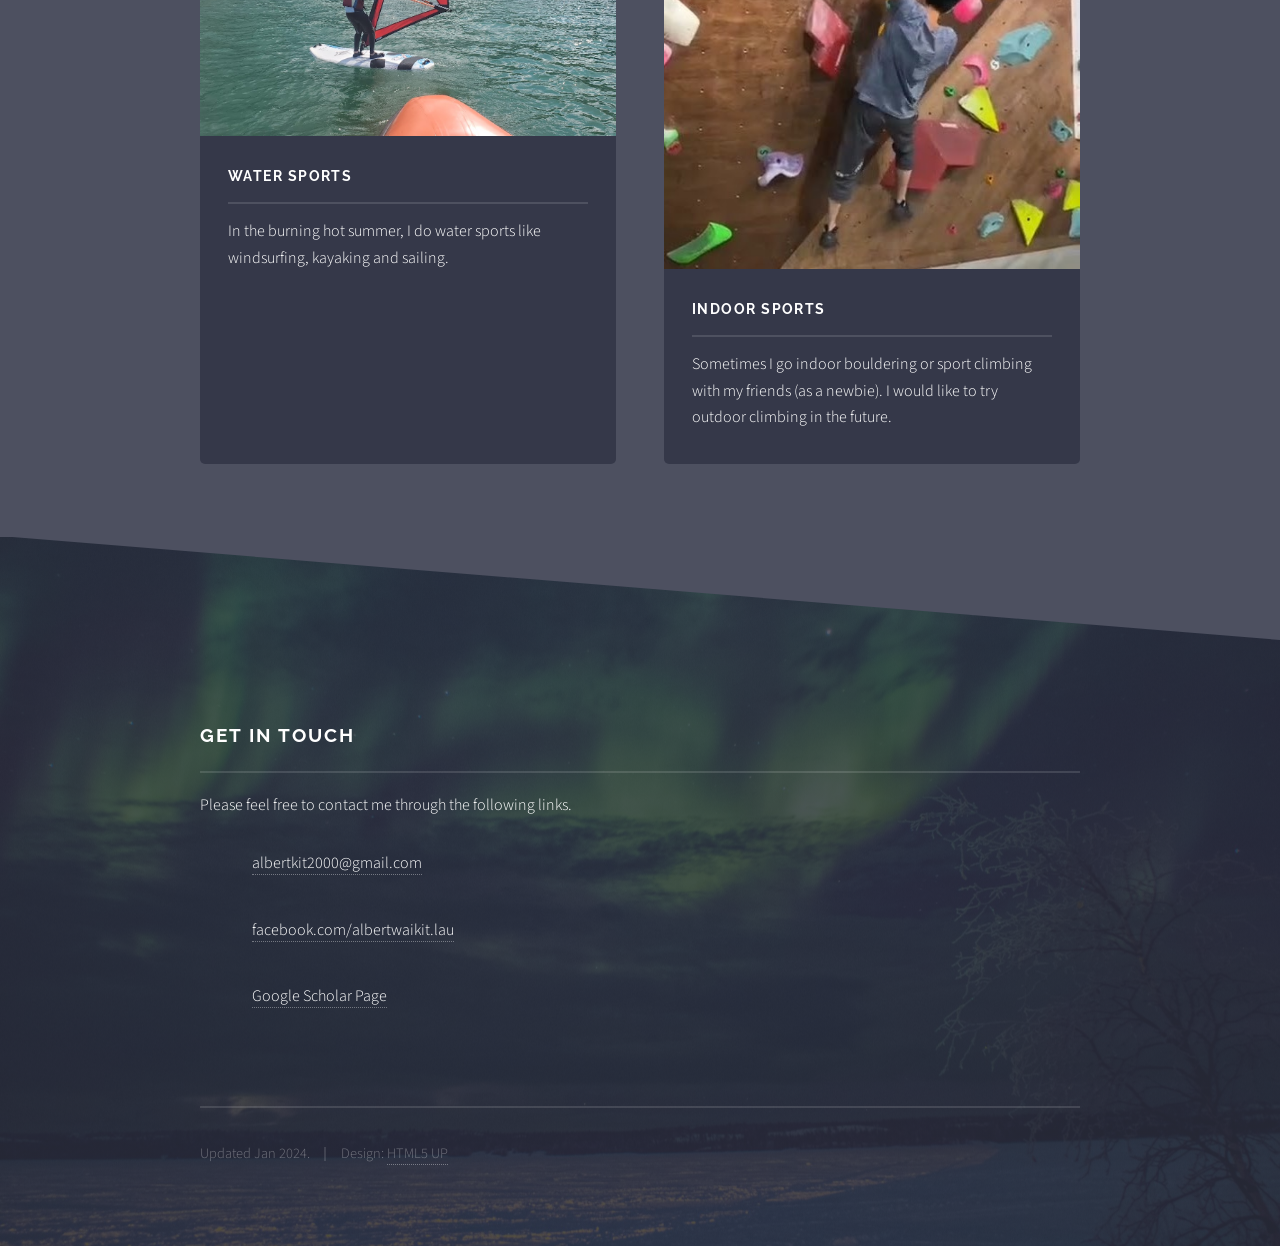
==== commit a05d6c01: "Site cleanup: fix broken links, typos and markup; compress media - Fix gallery meteor photo link (DS" ====
--- a/index.html
+++ b/index.html
@@ -4,12 +4,19 @@
 	html5up.net | @ajlkn
 	Free for personal and commercial use under the CCA 3.0 license (html5up.net/license)
 -->
-<html>
+<html lang="en">
 	<head>
 		<title>Albert Wai Kit Lau</title>
-		<link rel="shortcut icon" type="image/png" href="/icon.png">
 		<meta charset="utf-8" />
-		<meta name="viewport" content="width=device-width, initial-scale=1, user-scalable=no" />
+		<meta name="viewport" content="width=device-width, initial-scale=1" />
+		<meta name="description" content="Albert Wai Kit Lau, Dunlap Postdoctoral Fellow at the University of Toronto, working on astronomical instrumentation: RF electronics, single-photon detectors and readout systems." />
+		<meta name="author" content="Albert Wai Kit Lau" />
+		<meta property="og:type" content="website" />
+		<meta property="og:title" content="Albert Wai Kit Lau" />
+		<meta property="og:description" content="Dunlap Postdoctoral Fellow at the University of Toronto, working on astronomical instrumentation." />
+		<meta property="og:url" content="https://awklau.github.io/" />
+		<meta property="og:image" content="https://awklau.github.io/images/Albert.jpg" />
+		<link rel="icon" type="image/png" href="icon.png" />
 		<link rel="stylesheet" href="assets/css/main.css" />
 		<noscript><link rel="stylesheet" href="assets/css/noscript.css" /></noscript>
 	</head>
@@ -44,10 +51,11 @@
 						<div class="inner">
 							<div class="logo">
 								<span class="icon">
-								<i class="fas fa-space-shuttle fa-2x"></i>
-							  </span></div>
+									<i class="fas fa-space-shuttle fa-2x"></i>
+								</span>
+							</div>
 							<h2>Albert Wai Kit Lau</h2>
-							<p>Looking up into the night sky, wondering how everything works</a></p>
+							<p>Looking up into the night sky, wondering how everything works</p>
 						</div>
 					</section>
 
@@ -57,12 +65,12 @@
 						<!-- One -->
 							<section id="one" class="wrapper alt spotlight style1">
 								<div class="inner">
-									<a href="#" class="image"><img src="images/Albert.jpg" alt="" /></a>
-									<div class="content" align="left">
+									<span class="image"><img src="images/Albert.jpg" alt="Portrait of Albert Wai Kit Lau" /></span>
+									<div class="content" style="text-align: left;">
 										<h2 class="major">About me</h2>
-										<p>Welcome to my page! </br> I'm Albert, a Dunlap Postdoctoral Fellow </br> at the Dunlap Institute for Astronomy and Astrophysics, University of Toronto. </p>
-										<p>I received my Ph.D. in Physics in 2023 </br> from the Hong Kong University of Science and Technology, </br> under the supervision of Prof. George F. Smoot </p>
-										<p>My interest in astronomy began in childhood. </br> I've always been fascinated by the night sky and the universe's workings. </br> This passion led me to pursue a career in astronomical research.</p>
+										<p>Welcome to my page!<br /> I'm Albert, a Dunlap Postdoctoral Fellow<br /> at the Dunlap Institute for Astronomy and Astrophysics, University of Toronto.</p>
+										<p>I received my Ph.D. in Physics in 2023<br /> from the Hong Kong University of Science and Technology,<br /> under the supervision of Prof. George F. Smoot.</p>
+										<p>My interest in astronomy began in childhood.<br /> I've always been fascinated by the night sky and how the universe works.<br /> This passion led me to pursue a career in astronomical research.</p>
 										<a href="CV.pdf" class="special">Curriculum Vitae</a>
 									</div>
 								</div>
@@ -71,12 +79,12 @@
 						<!-- Two -->
 							<section id="two" class="wrapper spotlight style2">
 								<div class="inner">
-									<a href="#" class="image"><img src="images/research.jpg" alt="" /></a>
+									<a href="research.html" class="image"><img src="images/research.jpg" alt="Research hardware" /></a>
 									<div class="content">
-										<h2 class="major">Researches</h2>
-										<p>Research Interest: </p>
-										<p>Instrumental and Experimental Astronomy, especially on Radio Frequency electronics, Photon Detecting Instruments and mixed signal (analog and digitial) Readout System Development. </p>
-										<p>Current projects: </br> The Canadian Hydrogen Observatory and Radio-transient Detector (CHORD) RF design,</br>  Development and calibration of a multiple single photon detectors, </br> and Radio Frequency over Fiber (RFoF) for Radio Astronomy technology development</p>
+										<h2 class="major">Research</h2>
+										<p>Research interests:</p>
+										<p>Instrumental and experimental astronomy, especially radio frequency electronics, photon-detecting instruments and mixed-signal (analog and digital) readout system development.</p>
+										<p>Current projects:<br /> RF design for the Canadian Hydrogen Observatory and Radio-transient Detector (CHORD),<br /> development and calibration of multiple single-photon detectors,<br /> and Radio Frequency over Fiber (RFoF) technology development for radio astronomy.</p>
 										<a href="research.html" class="special">Research Highlights</a>
 									</div>
 								</div>
@@ -85,11 +93,11 @@
 						<!-- Three -->
 							<section id="three" class="wrapper alt spotlight style3">
 								<div class="inner">
-									<a href="#" class="image"><img src="images/pic03.jpg" alt="" /></a>
-									<div class="content" align="left">
+									<a href="https://www.centaurioptics.com/" class="image"><img src="images/pic03.jpg" alt="Centauri Optics logo" /></a>
+									<div class="content" style="text-align: left;">
 										<h2 class="major">Start-up: Centauri Optics</h2>
-										<p>In year 2018 (just before I started my Ph.D.), I found a start-up company with </br>Prof. KS Wong (my undergraduate thesis supervisor), Dr. Chan and Anthony Lam. </p>
-										<p>We aim to develop low-cost, portable and remote controllable microscopes</br> for laboratory and educational usage. </p>
+										<p>In 2018 (just before I started my Ph.D.), I co-founded a start-up company with<br />Prof. KS Wong (my undergraduate thesis supervisor), Dr. Chan and Anthony Lam.</p>
+										<p>We aim to develop low-cost, portable and remotely controllable microscopes<br /> for laboratory and educational use.</p>
 										<a href="https://www.centaurioptics.com/" class="special">Centauri Optics Webpage</a>
 									</div>
 								</div>
@@ -101,26 +109,26 @@
 									<h2 class="major">Personal interests</h2>
 									<section class="features">
 										<article>
-											<a href="gallery/gallery.html" class="image"><img src="images/astro_pic.jpg" alt="" /></a>
-											<h3 class="major">Stargazing and Astro-photography</h3>
-											<p>Despite the light pollution in city, we take our telescopes and cameras to the suburb once there is a clear sky. I also take some night sky photos during my trips.</p>
-											<p>Sometime I also helps local astronomy societies to hold astronomy events</p>
+											<a href="gallery/gallery.html" class="image"><img src="images/astro_pic.jpg" alt="Telescope set up under the night sky" /></a>
+											<h3 class="major">Stargazing and Astrophotography</h3>
+											<p>Despite the light pollution in the city, we take our telescopes and cameras out to the suburbs whenever there is a clear sky. I also take night sky photos during my trips.</p>
+											<p>Sometimes I also help local astronomy societies hold astronomy events.</p>
 											<a href="gallery/gallery.html" class="special">Gallery</a>
 										</article>
 										<article>
-											<a class="image"><img src="images/hiking.jpg" alt="" /></a>
+											<span class="image"><img src="images/hiking.jpg" alt="Hiking" /></span>
 											<h3 class="major">Outdoor</h3>
-											<p>I enjoy hiking and camping in my leisure time, as I feel relaxed in the nature</p>
+											<p>I enjoy hiking and camping in my leisure time, as I feel relaxed in nature.</p>
 										</article>
 										<article>
-											<a class="image"><img src="images/windsurf.jpg" alt="" /></a>
+											<span class="image"><img src="images/windsurf.jpg" alt="Windsurfing" /></span>
 											<h3 class="major">Water sports</h3>
-											<p>In burning hot summer time, I play watersports like windsurfing, kayaking or sailing.</p>
+											<p>In the burning hot summer, I do water sports like windsurfing, kayaking and sailing.</p>
 										</article>
 										<article>
-											<a class="image"><img src="images/bouldering.jpg" alt="" /></a>
+											<span class="image"><img src="images/bouldering.jpg" alt="Indoor bouldering" /></span>
 											<h3 class="major">Indoor sports</h3>
-											<p>Sometimes I go indoor bouldering or sport climbing with my friends (as a newbie). Would like to try outdoor climbing in future.</p>
+											<p>Sometimes I go indoor bouldering or sport climbing with my friends (as a newbie). I would like to try outdoor climbing in the future.</p>
 										</article>
 									</section>
 								</div>
@@ -132,14 +140,14 @@
 					<section id="footer">
 						<div class="inner">
 							<h2 class="major">Get in touch</h2>
-							<p>Please Feel Free to contact me in the following links</p>
+							<p>Please feel free to contact me through the following links.</p>
 							<ul class="contact">
 								<li class="icon solid fa-envelope"><a href="mailto:albertkit2000@gmail.com">albertkit2000@gmail.com</a></li>
 								<li class="icon brands fa-facebook-f"><a href="https://www.facebook.com/albertwaikit.lau">facebook.com/albertwaikit.lau</a></li>
-								<li class="icon solid fa-university"><a href="https://scholar.google.com/citations?hl=zh-TW&user=hddv02QAAAAJ">Google Scholar Page</a></li>
+								<li class="icon solid fa-university"><a href="https://scholar.google.com/citations?hl=en&amp;user=hddv02QAAAAJ">Google Scholar Page</a></li>
 							</ul>
 							<ul class="copyright">
-								<li> Updated Jan 2024.</li><li>Design: <a href="http://html5up.net">HTML5 UP</a></li>
+								<li>Updated Jan 2024.</li><li>Design: <a href="http://html5up.net">HTML5 UP</a></li>
 							</ul>
 						</div>
 					</section>
@@ -155,4 +163,4 @@
 			<script src="assets/js/main.js"></script>
 
 	</body>
-</html>+</html>
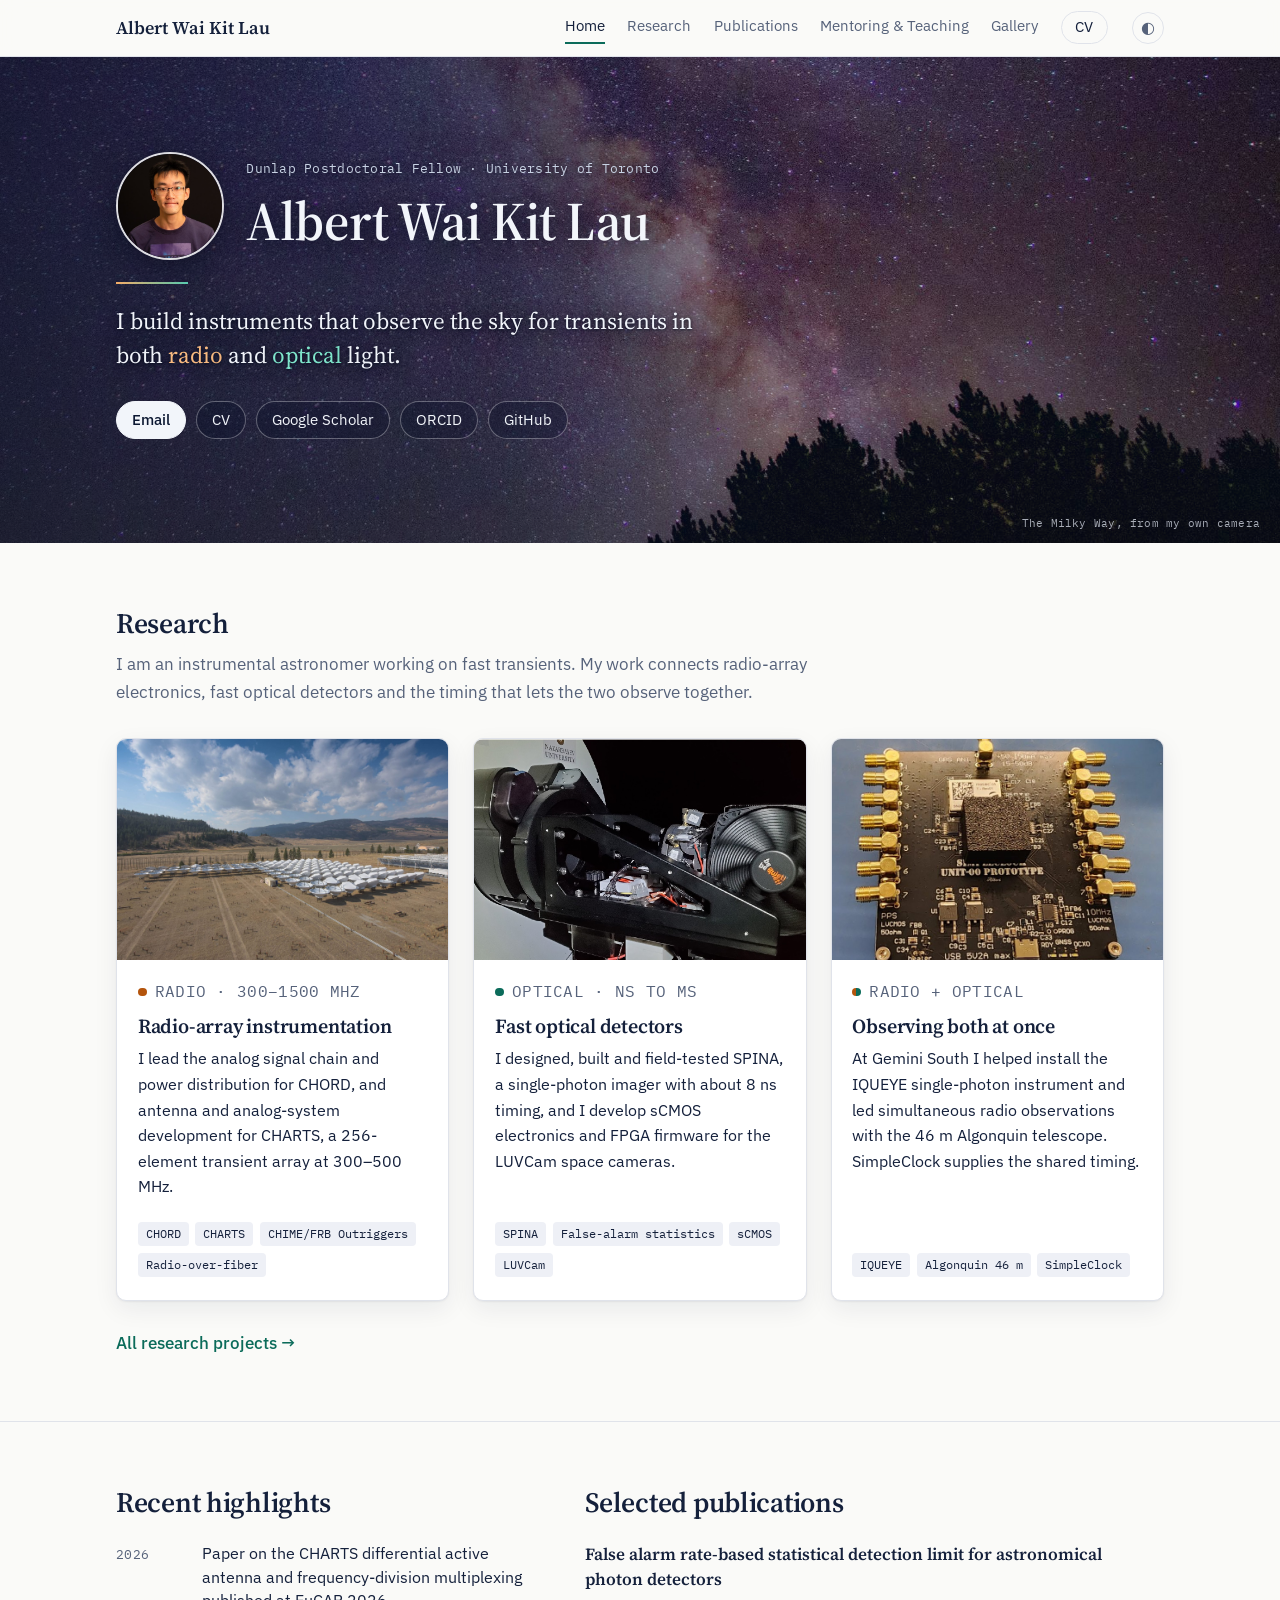
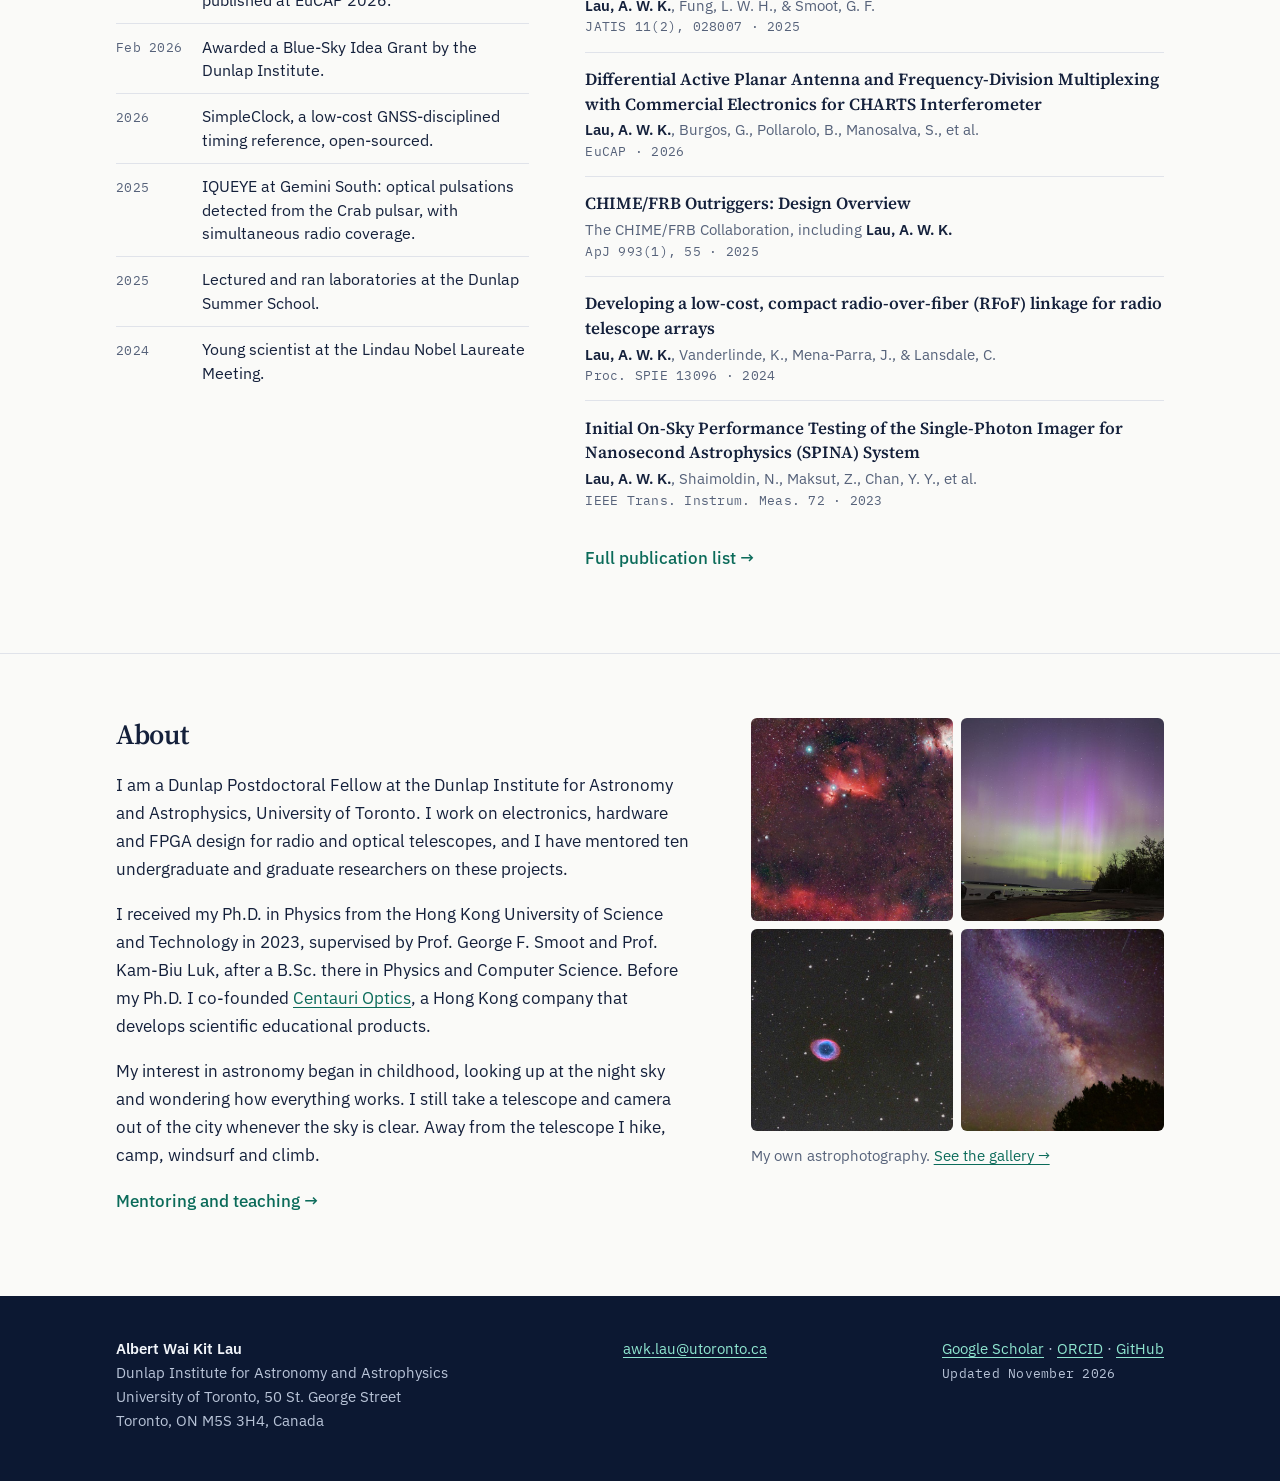
==== commit b08d6cd4: "Redesign the site as a research page Replace the HTML5 UP templates with a hand-written design: one " ====
--- a/index.html
+++ b/index.html
@@ -1,166 +1,195 @@
-<!DOCTYPE HTML>
-<!--
-	Solid State by HTML5 UP
-	html5up.net | @ajlkn
-	Free for personal and commercial use under the CCA 3.0 license (html5up.net/license)
--->
+<!DOCTYPE html>
 <html lang="en">
-	<head>
-		<title>Albert Wai Kit Lau</title>
-		<meta charset="utf-8" />
-		<meta name="viewport" content="width=device-width, initial-scale=1" />
-		<meta name="description" content="Albert Wai Kit Lau, Dunlap Postdoctoral Fellow at the University of Toronto, working on astronomical instrumentation: RF electronics, single-photon detectors and readout systems." />
-		<meta name="author" content="Albert Wai Kit Lau" />
-		<meta property="og:type" content="website" />
-		<meta property="og:title" content="Albert Wai Kit Lau" />
-		<meta property="og:description" content="Dunlap Postdoctoral Fellow at the University of Toronto, working on astronomical instrumentation." />
-		<meta property="og:url" content="https://awklau.github.io/" />
-		<meta property="og:image" content="https://awklau.github.io/images/Albert.jpg" />
-		<link rel="icon" type="image/png" href="icon.png" />
-		<link rel="stylesheet" href="assets/css/main.css" />
-		<noscript><link rel="stylesheet" href="assets/css/noscript.css" /></noscript>
-	</head>
-	<body class="is-preload">
+<head>
+	<meta charset="utf-8" />
+	<meta name="viewport" content="width=device-width, initial-scale=1" />
+	<title>Albert Wai Kit Lau | Astronomical instrumentation</title>
+	<meta name="description" content="Albert Wai Kit Lau is a Dunlap Postdoctoral Fellow at the University of Toronto. He builds radio and optical instruments for fast transients, including CHORD, CHARTS and single-photon detectors." />
+	<meta name="author" content="Albert Wai Kit Lau" />
+	<meta property="og:type" content="website" />
+	<meta property="og:title" content="Albert Wai Kit Lau | Astronomical instrumentation" />
+	<meta property="og:description" content="Instruments that observe the sky for transients in both radio and optical light." />
+	<meta property="og:url" content="https://awklau.github.io/" />
+	<meta property="og:image" content="https://awklau.github.io/images/hero-milkyway.jpg" />
+	<link rel="icon" type="image/png" href="icon.png" />
+	<link rel="preconnect" href="https://fonts.googleapis.com" />
+	<link rel="preconnect" href="https://fonts.gstatic.com" crossorigin />
+	<link rel="stylesheet" href="https://fonts.googleapis.com/css2?family=IBM+Plex+Mono:wght@400;500&amp;family=IBM+Plex+Sans:wght@400;500;600&amp;family=Source+Serif+4:opsz,wght@8..60,400;8..60,600&amp;display=swap" />
+	<link rel="stylesheet" href="assets/css/site.css" />
+	<script>
+		// Apply a saved theme before first paint
+		(function () {
+			var t = new URLSearchParams(location.search).get('theme');
+			try { t = t || localStorage.getItem('theme'); } catch (e) {}
+			if (t === 'dark' || t === 'light') document.documentElement.setAttribute('data-theme', t);
+		})();
+	</script>
+</head>
+<body>
 
-		<!-- Page Wrapper -->
-			<div id="page-wrapper">
+<a class="skip" href="#main">Skip to content</a>
 
-				<!-- Header -->
-					<header id="header" class="alt">
-						<h1><a href="index.html">Albert Wai Kit Lau</a></h1>
-						<nav>
-							<a href="#menu">Menu</a>
-						</nav>
-					</header>
+<header class="site-header">
+	<div class="wrap">
+		<a class="brand" href="index.html">Albert Wai Kit Lau</a>
+		<nav class="site-nav" aria-label="Main">
+			<a href="index.html" aria-current="page">Home</a>
+			<a href="research.html">Research</a>
+			<a href="publications.html">Publications</a>
+			<a href="mentoring.html">Mentoring &amp; Teaching</a>
+			<a href="gallery.html">Gallery</a>
+			<a class="cv" href="CV.pdf">CV</a>
+		</nav>
+		<button class="theme-toggle" id="theme-toggle" type="button" aria-label="Switch between light and dark theme" title="Light / dark">&#9680;</button>
+	</div>
+</header>
 
-				<!-- Menu -->
-					<nav id="menu">
-						<div class="inner">
-							<h2>Menu</h2>
-							<ul class="links">
-								<li><a href="index.html">Home</a></li>
-								<li><a href="research.html">Research Highlights</a></li>
-								<li><a href="gallery/gallery.html">Gallery</a></li>
-							</ul>
-							<a href="#" class="close">Close</a>
-						</div>
-					</nav>
+<main id="main">
 
-				<!-- Banner -->
-					<section id="banner">
-						<div class="inner">
-							<div class="logo">
-								<span class="icon">
-									<i class="fas fa-space-shuttle fa-2x"></i>
-								</span>
-							</div>
-							<h2>Albert Wai Kit Lau</h2>
-							<p>Looking up into the night sky, wondering how everything works</p>
-						</div>
-					</section>
+	<section class="hero">
+		<div class="wrap">
+			<div class="hero-text">
+			<div class="hero-id">
+				<img class="portrait" src="images/Albert.jpg" alt="Portrait of Albert Wai Kit Lau" width="108" height="108" />
+				<div>
+					<p class="role mono">Dunlap Postdoctoral Fellow &middot; University of Toronto</p>
+					<h1>Albert Wai Kit Lau</h1>
+				</div>
+			</div>
+			<hr class="rule" />
+			<p class="pitch">I build instruments that observe the sky for transients in both <span class="radio">radio</span> and <span class="optical">optical</span> light.</p>
+			<ul class="hero-links">
+				<li><a class="primary js-email" href="#contact" data-user="awk.lau" data-domain="utoronto.ca" data-keep-label>Email</a></li>
+				<li><a href="CV.pdf">CV</a></li>
+				<li><a href="https://scholar.google.com/citations?hl=en&amp;user=hddv02QAAAAJ">Google Scholar</a></li>
+				<li><a href="https://orcid.org/0000-0002-2457-3298">ORCID</a></li>
+				<li><a href="https://github.com/awklau">GitHub</a></li>
+			</ul>
+			</div>
+		</div>
+		<p class="hero-credit mono">The Milky Way, from my own camera</p>
+	</section>
 
-				<!-- Wrapper -->
-					<section id="wrapper">
+	<section class="section" id="research">
+		<div class="wrap">
+			<h2>Research</h2>
+			<p class="lede">I am an instrumental astronomer working on fast transients. My work connects radio-array electronics, fast optical detectors and the timing that lets the two observe together.</p>
 
-						<!-- One -->
-							<section id="one" class="wrapper alt spotlight style1">
-								<div class="inner">
-									<span class="image"><img src="images/Albert.jpg" alt="Portrait of Albert Wai Kit Lau" /></span>
-									<div class="content" style="text-align: left;">
-										<h2 class="major">About me</h2>
-										<p>Welcome to my page!<br /> I'm Albert, a Dunlap Postdoctoral Fellow<br /> at the Dunlap Institute for Astronomy and Astrophysics, University of Toronto.</p>
-										<p>I received my Ph.D. in Physics in 2023<br /> from the Hong Kong University of Science and Technology,<br /> under the supervision of Prof. George F. Smoot.</p>
-										<p>My interest in astronomy began in childhood.<br /> I've always been fascinated by the night sky and how the universe works.<br /> This passion led me to pursue a career in astronomical research.</p>
-										<a href="CV.pdf" class="special">Curriculum Vitae</a>
-									</div>
-								</div>
-							</section>
+			<div class="cards">
+				<a class="card" href="research.html#radio">
+					<img src="images/chord-dishes.jpg" alt="Rows of CHORD radio dishes at the Dominion Radio Astrophysical Observatory" />
+					<div class="card-body">
+						<p class="band mono"><span class="dot radio"></span>Radio &middot; 300&ndash;1500 MHz</p>
+						<h3>Radio-array instrumentation</h3>
+						<p>I lead the analog signal chain and power distribution for CHORD, and antenna and analog-system development for CHARTS, a 256-element transient array at 300&ndash;500 MHz.</p>
+						<ul class="chips"><li>CHORD</li><li>CHARTS</li><li>CHIME/FRB Outriggers</li><li>Radio-over-fiber</li></ul>
+					</div>
+				</a>
 
-						<!-- Two -->
-							<section id="two" class="wrapper spotlight style2">
-								<div class="inner">
-									<a href="research.html" class="image"><img src="images/research.jpg" alt="Research hardware" /></a>
-									<div class="content">
-										<h2 class="major">Research</h2>
-										<p>Research interests:</p>
-										<p>Instrumental and experimental astronomy, especially radio frequency electronics, photon-detecting instruments and mixed-signal (analog and digital) readout system development.</p>
-										<p>Current projects:<br /> RF design for the Canadian Hydrogen Observatory and Radio-transient Detector (CHORD),<br /> development and calibration of multiple single-photon detectors,<br /> and Radio Frequency over Fiber (RFoF) technology development for radio astronomy.</p>
-										<a href="research.html" class="special">Research Highlights</a>
-									</div>
-								</div>
-							</section>
+				<a class="card" href="research.html#optical">
+					<img src="images/SPINA_internal.jpg" alt="The SPINA single-photon imager mounted on a telescope" />
+					<div class="card-body">
+						<p class="band mono"><span class="dot"></span>Optical &middot; ns to ms</p>
+						<h3>Fast optical detectors</h3>
+						<p>I designed, built and field-tested SPINA, a single-photon imager with about 8 ns timing, and I develop sCMOS electronics and FPGA firmware for the LUVCam space cameras.</p>
+						<ul class="chips"><li>SPINA</li><li>False-alarm statistics</li><li>sCMOS</li><li>LUVCam</li></ul>
+					</div>
+				</a>
 
-						<!-- Three -->
-							<section id="three" class="wrapper alt spotlight style3">
-								<div class="inner">
-									<a href="https://www.centaurioptics.com/" class="image"><img src="images/pic03.jpg" alt="Centauri Optics logo" /></a>
-									<div class="content" style="text-align: left;">
-										<h2 class="major">Start-up: Centauri Optics</h2>
-										<p>In 2018 (just before I started my Ph.D.), I co-founded a start-up company with<br />Prof. KS Wong (my undergraduate thesis supervisor), Dr. Chan and Anthony Lam.</p>
-										<p>We aim to develop low-cost, portable and remotely controllable microscopes<br /> for laboratory and educational use.</p>
-										<a href="https://www.centaurioptics.com/" class="special">Centauri Optics Webpage</a>
-									</div>
-								</div>
-							</section>
-
-						<!-- Four -->
-							<section id="four" class="wrapper style5">
-								<div class="inner">
-									<h2 class="major">Personal interests</h2>
-									<section class="features">
-										<article>
-											<a href="gallery/gallery.html" class="image"><img src="images/astro_pic.jpg" alt="Telescope set up under the night sky" /></a>
-											<h3 class="major">Stargazing and Astrophotography</h3>
-											<p>Despite the light pollution in the city, we take our telescopes and cameras out to the suburbs whenever there is a clear sky. I also take night sky photos during my trips.</p>
-											<p>Sometimes I also help local astronomy societies hold astronomy events.</p>
-											<a href="gallery/gallery.html" class="special">Gallery</a>
-										</article>
-										<article>
-											<span class="image"><img src="images/hiking.jpg" alt="Hiking" /></span>
-											<h3 class="major">Outdoor</h3>
-											<p>I enjoy hiking and camping in my leisure time, as I feel relaxed in nature.</p>
-										</article>
-										<article>
-											<span class="image"><img src="images/windsurf.jpg" alt="Windsurfing" /></span>
-											<h3 class="major">Water sports</h3>
-											<p>In the burning hot summer, I do water sports like windsurfing, kayaking and sailing.</p>
-										</article>
-										<article>
-											<span class="image"><img src="images/bouldering.jpg" alt="Indoor bouldering" /></span>
-											<h3 class="major">Indoor sports</h3>
-											<p>Sometimes I go indoor bouldering or sport climbing with my friends (as a newbie). I would like to try outdoor climbing in the future.</p>
-										</article>
-									</section>
-								</div>
-							</section>
-
-					</section>
-
-				<!-- Footer -->
-					<section id="footer">
-						<div class="inner">
-							<h2 class="major">Get in touch</h2>
-							<p>Please feel free to contact me through the following links.</p>
-							<ul class="contact">
-								<li class="icon solid fa-envelope"><a href="mailto:albertkit2000@gmail.com">albertkit2000@gmail.com</a></li>
-								<li class="icon brands fa-facebook-f"><a href="https://www.facebook.com/albertwaikit.lau">facebook.com/albertwaikit.lau</a></li>
-								<li class="icon solid fa-university"><a href="https://scholar.google.com/citations?hl=en&amp;user=hddv02QAAAAJ">Google Scholar Page</a></li>
-							</ul>
-							<ul class="copyright">
-								<li>Updated Jan 2024.</li><li>Design: <a href="http://html5up.net">HTML5 UP</a></li>
-							</ul>
-						</div>
-					</section>
-
+				<a class="card" href="research.html#joint">
+					<img src="images/simpleclock.jpg" alt="The SimpleClock prototype timing board" />
+					<div class="card-body">
+						<p class="band mono"><span class="dot both"></span>Radio + optical</p>
+						<h3>Observing both at once</h3>
+						<p>At Gemini South I helped install the IQUEYE single-photon instrument and led simultaneous radio observations with the 46 m Algonquin telescope. SimpleClock supplies the shared timing.</p>
+						<ul class="chips"><li>IQUEYE</li><li>Algonquin 46 m</li><li>SimpleClock</li></ul>
+					</div>
+				</a>
 			</div>
 
-		<!-- Scripts -->
-			<script src="assets/js/jquery.min.js"></script>
-			<script src="assets/js/jquery.scrollex.min.js"></script>
-			<script src="assets/js/browser.min.js"></script>
-			<script src="assets/js/breakpoints.min.js"></script>
-			<script src="assets/js/util.js"></script>
-			<script src="assets/js/main.js"></script>
+			<p style="margin: 1.8rem 0 0;"><a class="more" href="research.html">All research projects &rarr;</a></p>
+		</div>
+	</section>
 
-	</body>
+	<section class="section" id="highlights">
+		<div class="wrap split">
+			<div>
+				<h2>Recent highlights</h2>
+				<ul class="news">
+					<li><time class="mono">2026</time><span>Paper on the CHARTS differential active antenna and frequency-division multiplexing published at EuCAP 2026.</span></li>
+					<li><time class="mono">Feb 2026</time><span>Awarded a Blue-Sky Idea Grant by the Dunlap Institute.</span></li>
+					<li><time class="mono">2026</time><span>SimpleClock, a low-cost GNSS-disciplined timing reference, open-sourced.</span></li>
+					<li><time class="mono">2025</time><span>IQUEYE at Gemini South: optical pulsations detected from the Crab pulsar, with simultaneous radio coverage.</span></li>
+					<li><time class="mono">2025</time><span>Lectured and ran laboratories at the Dunlap Summer School.</span></li>
+					<li><time class="mono">2024</time><span>Young scientist at the Lindau Nobel Laureate Meeting.</span></li>
+				</ul>
+			</div>
+
+			<div>
+				<h2>Selected publications</h2>
+				<ul class="pubs">
+					<li>
+						<a class="title" href="https://doi.org/10.1117/1.JATIS.11.2.028007">False alarm rate-based statistical detection limit for astronomical photon detectors</a>
+						<span class="authors"><b>Lau, A. W. K.</b>, Fung, L. W. H., &amp; Smoot, G. F.</span>
+						<span class="venue mono">JATIS 11(2), 028007 &middot; 2025</span>
+					</li>
+					<li>
+						<a class="title" href="publications.html#charts-eucap-2026">Differential Active Planar Antenna and Frequency-Division Multiplexing with Commercial Electronics for CHARTS Interferometer</a>
+						<span class="authors"><b>Lau, A. W. K.</b>, Burgos, G., Pollarolo, B., Manosalva, S., et al.</span>
+						<span class="venue mono">EuCAP &middot; 2026</span>
+					</li>
+					<li>
+						<a class="title" href="https://arxiv.org/abs/2504.05192">CHIME/FRB Outriggers: Design Overview</a>
+						<span class="authors">The CHIME/FRB Collaboration, including <b>Lau, A. W. K.</b></span>
+						<span class="venue mono">ApJ 993(1), 55 &middot; 2025</span>
+					</li>
+					<li>
+						<a class="title" href="publications.html#rfof-spie-2024">Developing a low-cost, compact radio-over-fiber (RFoF) linkage for radio telescope arrays</a>
+						<span class="authors"><b>Lau, A. W. K.</b>, Vanderlinde, K., Mena-Parra, J., &amp; Lansdale, C.</span>
+						<span class="venue mono">Proc. SPIE 13096 &middot; 2024</span>
+					</li>
+					<li>
+						<a class="title" href="https://doi.org/10.1109/TIM.2023.3324342">Initial On-Sky Performance Testing of the Single-Photon Imager for Nanosecond Astrophysics (SPINA) System</a>
+						<span class="authors"><b>Lau, A. W. K.</b>, Shaimoldin, N., Maksut, Z., Chan, Y. Y., et al.</span>
+						<span class="venue mono">IEEE Trans. Instrum. Meas. 72 &middot; 2023</span>
+					</li>
+				</ul>
+				<p><a class="more" href="publications.html">Full publication list &rarr;</a></p>
+			</div>
+		</div>
+	</section>
+
+	<section class="section" id="about">
+		<div class="wrap about">
+			<div>
+				<h2>About</h2>
+				<p style="margin-top: 1.2rem;">I am a Dunlap Postdoctoral Fellow at the Dunlap Institute for Astronomy and Astrophysics, University of Toronto. I work on electronics, hardware and FPGA design for radio and optical telescopes, and I have mentored ten undergraduate and graduate researchers on these projects.</p>
+				<p>I received my Ph.D. in Physics from the Hong Kong University of Science and Technology in 2023, supervised by Prof. George F. Smoot and Prof. Kam-Biu Luk, after a B.Sc. there in Physics and Computer Science. Before my Ph.D. I co-founded <a href="https://www.centaurioptics.com/">Centauri Optics</a>, a Hong Kong company that develops scientific educational products.</p>
+				<p>My interest in astronomy began in childhood, looking up at the night sky and wondering how everything works. I still take a telescope and camera out of the city whenever the sky is clear. Away from the telescope I hike, camp, windsurf and climb.</p>
+				<p><a class="more" href="mentoring.html">Mentoring and teaching &rarr;</a></p>
+			</div>
+			<div>
+				<a class="sky" href="gallery.html" aria-label="Open the astrophotography gallery">
+					<img src="gallery/images/thumbs/orion_center.jpg" alt="The centre of Orion with the Horsehead and Orion nebulae" loading="lazy" />
+					<img src="gallery/images/thumbs/aurora-lake-1.jpg" alt="Purple and green aurora over a lake" loading="lazy" />
+					<img src="gallery/images/thumbs/M57.jpg" alt="M57, the Ring Nebula" loading="lazy" />
+					<img src="gallery/images/thumbs/milkyway.jpg" alt="The Milky Way above a line of trees" loading="lazy" />
+				</a>
+				<p class="sky-caption">My own astrophotography. <a href="gallery.html">See the gallery &rarr;</a></p>
+			</div>
+		</div>
+	</section>
+
+</main>
+
+<footer class="site-footer" id="contact">
+	<div class="wrap">
+		<p><strong>Albert Wai Kit Lau</strong><br />Dunlap Institute for Astronomy and Astrophysics<br />University of Toronto, 50 St. George Street<br />Toronto, ON M5S 3H4, Canada</p>
+		<p><a class="js-email" data-user="awk.lau" data-domain="utoronto.ca">awk.lau<span class="at"></span>utoronto.ca</a></p>
+		<p><a href="https://scholar.google.com/citations?hl=en&amp;user=hddv02QAAAAJ">Google Scholar</a> &middot; <a href="https://orcid.org/0000-0002-2457-3298">ORCID</a> &middot; <a href="https://github.com/awklau">GitHub</a><br /><span class="mono">Updated November 2026</span></p>
+	</div>
+</footer>
+
+<script src="assets/js/site.js"></script>
+</body>
 </html>
--- a/assets/css/site.css
+++ b/assets/css/site.css
@@ -0,0 +1,287 @@
+/* awklau.github.io - hand-written stylesheet, no framework.
+   Colours: night-sky navy, with amber for radio and teal for optical. */
+
+:root {
+	--bg: #fafaf8;
+	--surface: #ffffff;
+	--ink: #14203b;
+	--muted: #56627a;
+	--line: #e0e3ea;
+	--chip: #eef0f6;
+	--accent: #0b6b5a;        /* optical: teal */
+	--radio: #b4540c;         /* radio: amber */
+	--navy: #0c1832;          /* night sky, used for bands in both themes */
+	--navy-deep: #091228;
+	--shadow: 0 1px 2px rgba(12, 24, 50, .06), 0 8px 24px rgba(12, 24, 50, .07);
+	--serif: "Source Serif 4", "Iowan Old Style", Georgia, serif;
+	--sans: "IBM Plex Sans", system-ui, -apple-system, "Segoe UI", sans-serif;
+	--mono: "IBM Plex Mono", ui-monospace, "Cascadia Mono", Consolas, monospace;
+	color-scheme: light;
+}
+
+/* Dark theme: deep navy rather than black. Applied when the visitor's system
+   prefers dark (unless they chose light), or when they chose dark. */
+@media (prefers-color-scheme: dark) {
+	:root:not([data-theme="light"]) {
+		--bg: #0b152b; --surface: #111e3a; --ink: #e9edf6; --muted: #a4b1c9; --line: #243457;
+		--chip: #1a2848; --accent: #5fd9ba; --radio: #f6ad68; --navy: #091228; --navy-deep: #070e20;
+		--shadow: 0 1px 2px rgba(0, 0, 0, .35), 0 8px 24px rgba(3, 8, 22, .35);
+		color-scheme: dark;
+	}
+}
+:root[data-theme="dark"] {
+	--bg: #0b152b; --surface: #111e3a; --ink: #e9edf6; --muted: #a4b1c9; --line: #243457;
+	--chip: #1a2848; --accent: #5fd9ba; --radio: #f6ad68; --navy: #091228; --navy-deep: #070e20;
+	--shadow: 0 1px 2px rgba(0, 0, 0, .35), 0 8px 24px rgba(3, 8, 22, .35);
+	color-scheme: dark;
+}
+
+/* ---------- Base ---------- */
+*, *::before, *::after { box-sizing: border-box; }
+html { scroll-behavior: smooth; scroll-padding-top: 5rem; -webkit-text-size-adjust: 100%; }
+body { margin: 0; background: var(--bg); color: var(--ink); font: 400 1.0625rem/1.65 var(--sans); }
+img, video { max-width: 100%; height: auto; display: block; }
+a { color: var(--accent); text-decoration-thickness: 1px; text-underline-offset: .18em; }
+a:hover { text-decoration-thickness: 2px; }
+:focus-visible { outline: 2px solid var(--accent); outline-offset: 3px; border-radius: 3px; }
+h1, h2, h3 { font-family: var(--serif); font-weight: 600; line-height: 1.2; margin: 0; letter-spacing: -.01em; }
+p { margin: 0 0 1em; }
+.wrap { max-width: 68rem; margin: 0 auto; padding: 0 1.25rem; }
+.mono { font-family: var(--mono); font-size: .8125rem; letter-spacing: .02em; }
+.skip { position: absolute; left: -999px; top: 0; background: var(--surface); color: var(--ink); padding: .5rem 1rem; z-index: 50; }
+.skip:focus { left: .5rem; top: .5rem; }
+
+/* ---------- Header ---------- */
+.site-header {
+	position: sticky; top: 0; z-index: 10;
+	background: color-mix(in srgb, var(--bg) 88%, transparent);
+	backdrop-filter: blur(10px); -webkit-backdrop-filter: blur(10px);
+	border-bottom: 1px solid var(--line);
+}
+.site-header .wrap { display: flex; align-items: center; gap: 1rem 1.5rem; flex-wrap: wrap; padding-top: .7rem; padding-bottom: .7rem; }
+.brand { font-family: var(--serif); font-weight: 600; font-size: 1.125rem; color: var(--ink); text-decoration: none; margin-right: auto; }
+.site-nav { display: flex; align-items: center; gap: 1.4rem; font-size: .9375rem; }
+.site-nav a { color: var(--muted); text-decoration: none; white-space: nowrap; padding: .2rem 0; border-bottom: 2px solid transparent; }
+.site-nav a:hover, .site-nav a[aria-current="page"] { color: var(--ink); border-bottom-color: var(--accent); }
+.site-nav a.cv { color: var(--ink); border: 1px solid var(--line); border-radius: 999px; padding: .2rem .85rem; }
+.site-nav a.cv:hover { border-color: var(--accent); }
+.theme-toggle {
+	appearance: none; border: 1px solid var(--line); background: none; color: var(--muted);
+	width: 2rem; height: 2rem; border-radius: 50%; cursor: pointer; font-size: 1rem; line-height: 1;
+}
+.theme-toggle:hover { color: var(--ink); border-color: var(--accent); }
+
+/* ---------- Home hero (always night) ---------- */
+.hero {
+	position: relative; color: #f2f5fa;
+	display: flex; align-items: center;
+	min-height: clamp(28rem, 38vw, 36rem);
+	/* Text sits on the plain star field at the left; the Milky Way stays clear on the right.
+	   The flat navy layer pulls the photo's purple toward night-sky blue. */
+	background:
+		linear-gradient(90deg, rgba(9, 17, 40, .62) 0%, rgba(9, 17, 40, .4) 40%, rgba(9, 17, 40, 0) 66%),
+		linear-gradient(180deg, rgba(10, 24, 66, .3), rgba(10, 24, 66, .3)),
+		url("../../images/hero-milkyway.jpg") center 58% / cover no-repeat,
+		#0c1832;
+}
+.hero .wrap { width: 100%; padding-top: 3.5rem; padding-bottom: 4rem; }
+.hero-text { width: 100%; max-width: 37rem; }
+.hero-id { display: flex; align-items: center; gap: 1.4rem; margin-bottom: 1.4rem; }
+.portrait { width: 6.75rem; height: 6.75rem; flex: none; border-radius: 50%; object-fit: cover; border: 2px solid rgba(255, 255, 255, .85); box-shadow: 0 8px 30px rgba(3, 8, 22, .55); }
+.hero .role { color: #c8d2e3; margin: 0 0 .55rem; }
+.hero h1 { font-size: clamp(2.2rem, 5vw, 3.4rem); text-shadow: 0 2px 18px rgba(6, 12, 30, .7); }
+.hero .role { text-shadow: 0 1px 8px rgba(6, 12, 30, .8); }
+.hero .rule { width: 4.5rem; height: 2px; margin: 0 0 1.3rem; border: 0; background: linear-gradient(90deg, #f6ad68, #5fd9ba); }
+.hero .pitch { font-family: var(--serif); font-size: clamp(1.2rem, 2.2vw, 1.45rem); line-height: 1.45; max-width: 27em; color: #f0f3f9; margin-bottom: 1.8rem; text-shadow: 0 1px 3px rgba(6, 12, 30, .9), 0 2px 16px rgba(6, 12, 30, .8); }
+.hero .pitch .radio { color: #f8ba80; }
+.hero .pitch .optical { color: #7fe5cb; }
+.hero-links { display: flex; flex-wrap: wrap; gap: .6rem; list-style: none; margin: 0; padding: 0; }
+.hero-links a {
+	display: inline-block; color: #f2f5fa; text-decoration: none; font-size: .9375rem;
+	border: 1px solid rgba(255, 255, 255, .32); border-radius: 999px; padding: .35rem .95rem;
+	background: rgba(9, 17, 40, .35);
+}
+.hero-links a:hover { border-color: #7fe5cb; background: rgba(255, 255, 255, .12); }
+.hero-links a.primary { background: #f2f5fa; color: #0c1832; border-color: #f2f5fa; font-weight: 500; }
+.hero-links a.primary:hover { background: #fff; }
+.hero-credit { position: absolute; right: 1.25rem; bottom: .7rem; margin: 0; color: rgba(230, 236, 246, .72); font-size: .6875rem; }
+
+/* ---------- Page header band (inner pages) ---------- */
+.page-head {
+	color: #f2f5fa;
+	background:
+		linear-gradient(180deg, rgba(10, 19, 44, .8), rgba(10, 19, 44, .9)),
+		url("../../images/sky-strip.jpg") center / cover no-repeat,
+		#0c1832;
+}
+.page-head .wrap { padding-top: 3.4rem; padding-bottom: 3rem; }
+.page-head h1 { font-size: clamp(2rem, 4.5vw, 2.75rem); margin-bottom: .7rem; }
+.page-head p { color: #d3dbea; max-width: 44em; margin: 0; font-size: 1.125rem; }
+.page-head .jump { display: flex; flex-wrap: wrap; gap: .5rem; list-style: none; margin: 1.4rem 0 0; padding: 0; }
+.page-head .jump a { display: inline-block; color: #f2f5fa; text-decoration: none; font-size: .875rem; border: 1px solid rgba(255, 255, 255, .28); border-radius: 999px; padding: .25rem .85rem; }
+.page-head .jump a:hover { border-color: #7fe5cb; background: rgba(255, 255, 255, .1); }
+
+/* ---------- Sections ---------- */
+.section { padding: 4rem 0; }
+.section + .section { border-top: 1px solid var(--line); }
+.section h2 { font-size: 1.75rem; margin-bottom: .6rem; }
+.lede { color: var(--muted); max-width: 44em; margin-bottom: 2rem; }
+.more { font-weight: 500; text-decoration: none; }
+.more:hover { text-decoration: underline; }
+.band { color: var(--muted); text-transform: uppercase; display: flex; align-items: center; gap: .5rem; margin-bottom: .55rem; }
+.dot { width: .55rem; height: .55rem; border-radius: 50%; background: var(--accent); flex: none; }
+.dot.radio { background: var(--radio); }
+.dot.both { background: linear-gradient(90deg, var(--radio) 50%, var(--accent) 50%); }
+
+/* Home: research cards */
+.cards { display: grid; grid-template-columns: repeat(3, minmax(0, 1fr)); gap: 1.5rem; }
+.card { background: var(--surface); border: 1px solid var(--line); border-radius: 10px; overflow: hidden; box-shadow: var(--shadow); display: flex; flex-direction: column; color: inherit; text-decoration: none; transition: transform .2s, border-color .2s; }
+a.card:hover { transform: translateY(-2px); border-color: var(--accent); }
+.card img { aspect-ratio: 3 / 2; width: 100%; object-fit: cover; }
+.card-body { padding: 1.2rem 1.3rem 1.4rem; display: flex; flex-direction: column; flex: 1; }
+.card h3 { font-size: 1.25rem; margin-bottom: .55rem; }
+.card p { font-size: .9688rem; }
+.chips { list-style: none; display: flex; flex-wrap: wrap; gap: .4rem; margin: auto 0 0; padding: .4rem 0 0; }
+.chips li { font-family: var(--mono); font-size: .75rem; background: var(--chip); border-radius: 4px; padding: .15rem .5rem; }
+
+/* Home: highlights and publications */
+.split { display: grid; grid-template-columns: minmax(0, 5fr) minmax(0, 7fr); gap: 3.5rem; }
+.news { list-style: none; margin: 1.4rem 0 1.2rem; padding: 0; }
+.news li { display: grid; grid-template-columns: 4.6rem minmax(0, 1fr); gap: .8rem; padding: .7rem 0; border-top: 1px solid var(--line); font-size: .9688rem; line-height: 1.5; }
+.news li:first-child { border-top: 0; padding-top: 0; }
+.news time { color: var(--muted); padding-top: .15rem; }
+
+/* Publication entries (home and publications page) */
+.pubs { list-style: none; margin: 1.4rem 0 1.2rem; padding: 0; }
+.pubs li { padding: .9rem 0; border-top: 1px solid var(--line); line-height: 1.45; }
+.pubs li:first-child { border-top: 0; padding-top: 0; }
+.pubs .title { display: block; font-family: var(--serif); font-weight: 600; font-size: 1.0625rem; color: var(--ink); text-decoration: none; }
+.pubs a.title:hover { color: var(--accent); text-decoration: underline; }
+.pubs .authors { display: block; font-size: .9063rem; color: var(--muted); margin-top: .2rem; }
+.pubs .authors b { color: var(--ink); font-weight: 600; }
+.pubs .venue { display: block; color: var(--muted); margin-top: .15rem; }
+.pubs.dated li { display: grid; grid-template-columns: 3.2rem minmax(0, 1fr); gap: 1rem; scroll-margin-top: 5rem; }
+.pubs.dated .year { color: var(--muted); padding-top: .2rem; }
+.pubs .links a { font-family: var(--mono); font-size: .75rem; text-decoration: none; border: 1px solid var(--line); border-radius: 4px; padding: .05rem .45rem; margin-left: .35rem; white-space: nowrap; }
+.pubs .links a:hover { border-color: var(--accent); }
+.pubs li:target { background: var(--chip); box-shadow: 0 0 0 .6rem var(--chip); border-radius: 2px; }
+.st::after { content: "\2020"; font-size: .8em; vertical-align: super; line-height: 0; color: var(--radio); }
+.legend { font-size: .9063rem; color: var(--muted); }
+.legend .dagger { color: var(--radio); }
+
+/* Home: about */
+.about { display: grid; grid-template-columns: minmax(0, 7fr) minmax(0, 5fr); gap: 3.5rem; align-items: start; }
+.about p { max-width: 40em; }
+.sky { display: grid; grid-template-columns: repeat(2, 1fr); gap: .5rem; }
+.sky img { aspect-ratio: 1; width: 100%; object-fit: cover; border-radius: 6px; }
+.sky-caption { font-size: .9063rem; color: var(--muted); margin-top: .8rem; }
+
+/* ---------- Research page ---------- */
+.theme-head { margin-bottom: .5rem; }
+.theme-head .lede { margin-bottom: 0; }
+.project { display: grid; grid-template-columns: minmax(0, 7fr) minmax(0, 5fr); gap: 2.75rem; padding: 2.4rem 0; border-top: 1px solid var(--line); align-items: start; scroll-margin-top: 5rem; }
+.theme-head + .project { border-top: 0; }
+.project:last-child { padding-bottom: 0; }
+.project.stack { grid-template-columns: minmax(0, 1fr); gap: 1.8rem; }   /* text above a full-width figure */
+.project h3 { font-size: 1.4rem; margin-bottom: .7rem; }
+.project .when { color: var(--muted); margin-bottom: .35rem; }
+.project p { max-width: 40em; }
+.role-line strong { font-weight: 600; }
+figure { margin: 0; }
+figure img, figure video { width: 100%; border-radius: 8px; background: var(--navy); }
+figcaption { font-size: .875rem; color: var(--muted); margin-top: .5rem; line-height: 1.45; }
+.figs { display: grid; gap: 1.3rem; }
+.figs.two { grid-template-columns: 1fr 1fr; gap: .8rem; }
+.figs.two img { aspect-ratio: 1; object-fit: cover; }
+.papers-label { color: var(--muted); text-transform: uppercase; margin: 1.3rem 0 .5rem; }
+.papers { list-style: none; padding: 0; margin: 0; font-size: .9063rem; max-width: 40em; }
+.papers li { padding: .1rem 0 .1rem .9rem; border-left: 2px solid var(--line); margin-bottom: .55rem; line-height: 1.45; }
+.papers .venue { color: var(--muted); }
+.callout { border-left: 3px solid var(--accent); border-image: linear-gradient(180deg, var(--radio), var(--accent)) 1; padding: .2rem 0 .2rem 1.5rem; margin: 2.4rem 0 0; max-width: 46em; }
+.callout h3 { font-size: 1.4rem; margin-bottom: .7rem; }
+.callout p:last-child { margin-bottom: 0; }
+.plain { list-style: none; margin: 1.4rem 0 0; padding: 0; max-width: 50em; }
+.plain li { padding: .8rem 0; border-top: 1px solid var(--line); }
+.plain li:first-child { border-top: 0; padding-top: 0; }
+.plain strong { font-weight: 600; }
+.table { width: 100%; max-width: 50em; border-collapse: collapse; margin-top: 1.4rem; font-size: .9688rem; }
+.table th { text-align: left; font: 400 .75rem var(--mono); text-transform: uppercase; letter-spacing: .03em; color: var(--muted); padding: 0 0 .5rem; }
+.table td { padding: .7rem 0; border-top: 1px solid var(--line); vertical-align: top; }
+.table td + td, .table th + th { padding-left: 1.5rem; white-space: nowrap; }
+.table .num { text-align: right; font-variant-numeric: tabular-nums; }
+
+/* ---------- Mentoring page ---------- */
+.people { list-style: none; margin: 1.6rem 0 0; padding: 0; max-width: 52em; }
+.people li { display: grid; grid-template-columns: minmax(0, 1fr) auto; gap: .2rem 1.5rem; padding: .9rem 0; border-top: 1px solid var(--line); }
+.people li:first-child { border-top: 0; padding-top: 0; }
+.people .name { font-family: var(--serif); font-weight: 600; font-size: 1.0938rem; }
+.people .level { color: var(--muted); font-size: .9375rem; }
+.people .years { color: var(--muted); padding-top: .25rem; white-space: nowrap; }
+.people .note { grid-column: 1 / -1; font-size: .9375rem; }
+.people .note::before { content: "\2192\00a0"; color: var(--accent); }
+.cols { display: grid; grid-template-columns: 1fr 1fr; gap: 3.5rem; }
+
+/* ---------- Gallery ---------- */
+.gallery { display: grid; grid-template-columns: repeat(auto-fill, minmax(15rem, 1fr)); gap: .75rem; margin-top: 1.4rem; }
+.shot { position: relative; display: block; text-decoration: none; border-radius: 8px; overflow: hidden; aspect-ratio: 4 / 3; background: var(--navy); color: #fff; }
+.shot img { width: 100%; height: 100%; object-fit: cover; transition: transform .35s; }
+.shot:hover img, .shot:focus-visible img { transform: scale(1.04); }
+.shot span { position: absolute; left: 0; right: 0; bottom: 0; padding: 1.8rem .8rem .6rem; background: linear-gradient(180deg, rgba(6, 12, 30, 0), rgba(6, 12, 30, .82)); font-size: .875rem; line-height: 1.35; }
+.shot.wide { grid-column: 1 / -1; aspect-ratio: auto; }
+.shot.wide img { height: auto; }
+.shot.strip span { position: static; display: block; padding: .5rem .8rem .6rem; background: var(--navy); }
+
+.lightbox { position: fixed; inset: 0; z-index: 100; background: rgba(5, 10, 26, .96); display: flex; flex-direction: column; align-items: center; justify-content: center; padding: 3.2rem 3.4rem 1rem; }
+.lightbox[hidden] { display: none; }
+.lightbox img { max-width: 100%; max-height: calc(100vh - 7.5rem); object-fit: contain; border-radius: 4px; }
+.lightbox p { color: #e6ebf3; margin: .9rem 0 0; font-size: .9375rem; text-align: center; min-height: 1.5em; }
+.lightbox button { position: absolute; appearance: none; border: 1px solid rgba(255, 255, 255, .3); background: rgba(9, 17, 40, .6); color: #fff; width: 2.6rem; height: 2.6rem; border-radius: 50%; font-size: 1.2rem; line-height: 1; cursor: pointer; }
+.lightbox button:hover { border-color: #7fe5cb; }
+.lightbox .lb-close { top: .6rem; right: .7rem; }
+.lightbox .lb-prev { left: .5rem; top: 50%; transform: translateY(-50%); }
+.lightbox .lb-next { right: .5rem; top: 50%; transform: translateY(-50%); }
+
+/* ---------- Footer (night) ---------- */
+.site-footer { background: var(--navy); color: #b9c4d8; padding: 2.6rem 0 3rem; font-size: .9063rem; }
+.site-footer .wrap { display: flex; flex-wrap: wrap; gap: 1.2rem 3rem; justify-content: space-between; }
+.site-footer p { margin: 0; }
+.site-footer strong { color: #f2f5fa; font-weight: 600; }
+.site-footer a { color: #8fe6d0; }
+.at::before { content: "\0040"; }   /* inserts the at sign, so the address is not in the page source */
+
+/* ---------- Small screens ---------- */
+@media (max-width: 900px) {
+	.cards { grid-template-columns: 1fr; }
+	.split, .about, .project, .cols { grid-template-columns: 1fr; gap: 2.4rem; }
+	.project { gap: 1.6rem; }
+}
+@media (max-width: 720px) {
+	.site-header .wrap { gap: .4rem 1rem; }
+	.site-nav { order: 3; width: 100%; overflow-x: auto; gap: 1.2rem; padding-bottom: .2rem; scrollbar-width: none; }
+	.site-nav::-webkit-scrollbar { display: none; }
+	.hero {
+		min-height: 0;
+		background:
+			linear-gradient(180deg, rgba(9, 17, 40, .55), rgba(9, 17, 40, .5)),
+			url("../../images/hero-milkyway.jpg") 62% 50% / cover no-repeat,
+			#0c1832;
+	}
+	.hero .wrap { padding-top: 3rem; padding-bottom: 3.6rem; }
+	.hero-id { gap: 1rem; }
+	.portrait { width: 4.75rem; height: 4.75rem; }
+	.section { padding: 3rem 0; }
+	.people li { grid-template-columns: 1fr; }
+	.people .years { padding-top: 0; }
+	.table td + td, .table th + th { padding-left: .8rem; white-space: normal; }
+	.lightbox { padding: 3.2rem .6rem 1rem; }
+	.lightbox .lb-prev, .lightbox .lb-next { top: auto; bottom: .8rem; transform: none; }
+}
+@media (prefers-reduced-motion: reduce) {
+	html { scroll-behavior: auto; }
+	.shot img, .card { transition: none; }
+}
+@media print {
+	.site-header, .theme-toggle, .hero-links, .jump { display: none; }
+	.hero, .page-head, .site-footer { background: none; color: #000; }
+	.hero .pitch, .page-head p, .hero .role { color: #000; text-shadow: none; }
+}
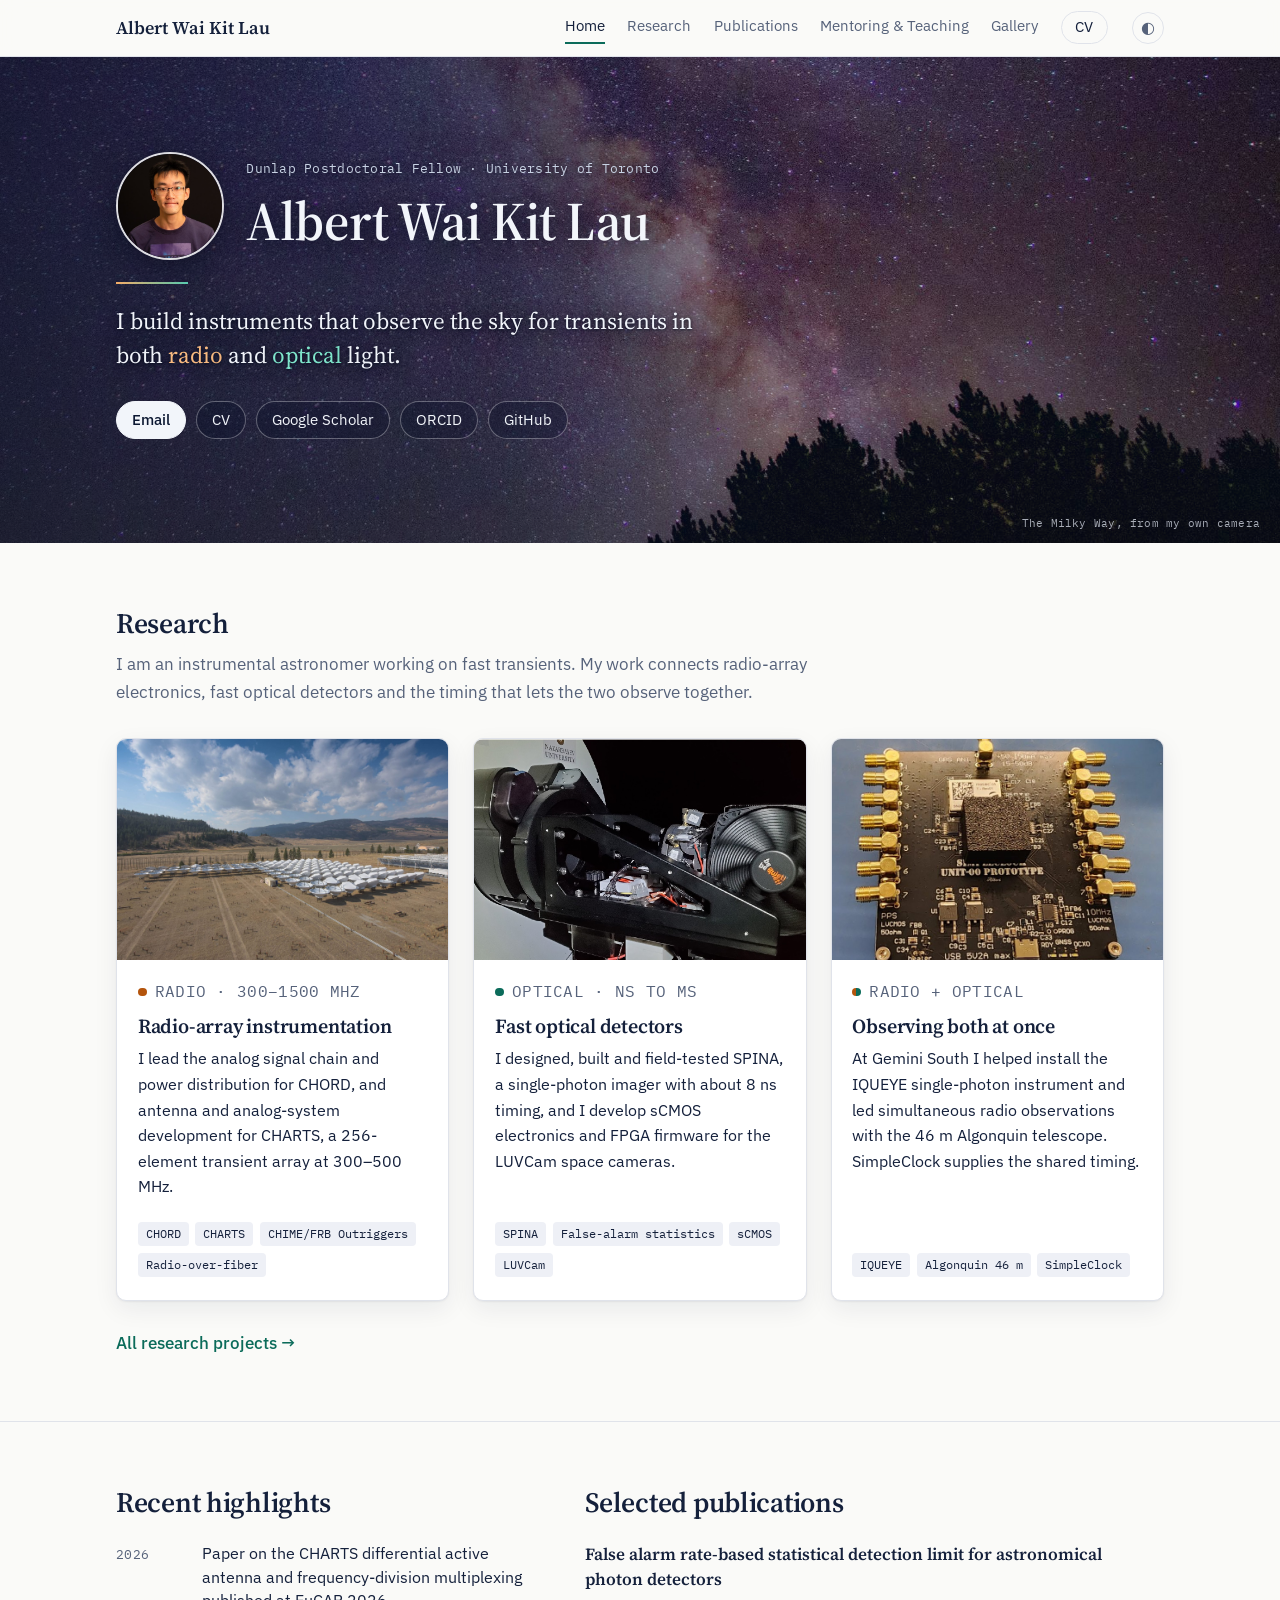
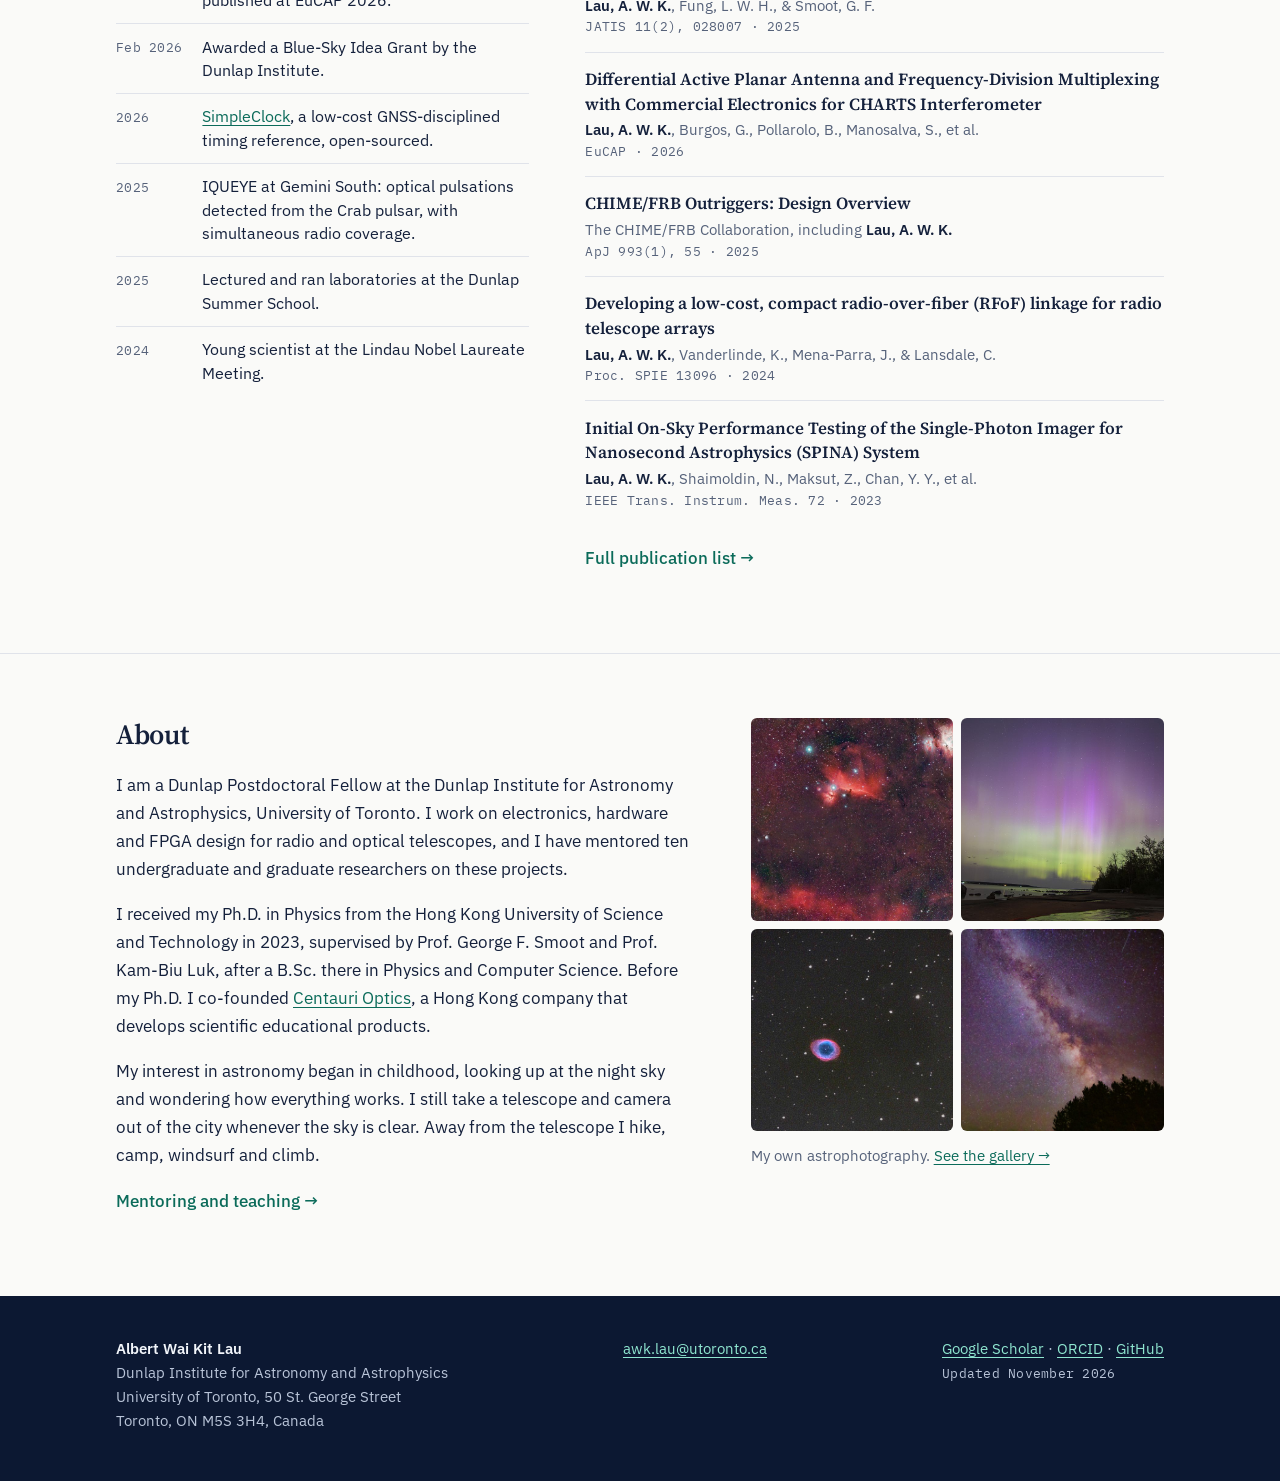
==== commit 5e1232b0: "Link SimpleClock to its repository Add the GitHub link on the Research page and in the home highligh" ====
--- a/index.html
+++ b/index.html
@@ -118,7 +118,7 @@
 				<ul class="news">
 					<li><time class="mono">2026</time><span>Paper on the CHARTS differential active antenna and frequency-division multiplexing published at EuCAP 2026.</span></li>
 					<li><time class="mono">Feb 2026</time><span>Awarded a Blue-Sky Idea Grant by the Dunlap Institute.</span></li>
-					<li><time class="mono">2026</time><span>SimpleClock, a low-cost GNSS-disciplined timing reference, open-sourced.</span></li>
+					<li><time class="mono">2026</time><span><a href="https://github.com/awklau/SimpleClock">SimpleClock</a>, a low-cost GNSS-disciplined timing reference, open-sourced.</span></li>
 					<li><time class="mono">2025</time><span>IQUEYE at Gemini South: optical pulsations detected from the Crab pulsar, with simultaneous radio coverage.</span></li>
 					<li><time class="mono">2025</time><span>Lectured and ran laboratories at the Dunlap Summer School.</span></li>
 					<li><time class="mono">2024</time><span>Young scientist at the Lindau Nobel Laureate Meeting.</span></li>
--- a/assets/css/site.css
+++ b/assets/css/site.css
@@ -193,6 +193,8 @@
 .figs { display: grid; gap: 1.3rem; }
 .figs.two { grid-template-columns: 1fr 1fr; gap: .8rem; }
 .figs.two img { aspect-ratio: 1; object-fit: cover; }
+/* A 3:2 landscape beside a 3:4 portrait: widths of 2:1 give both the same height */
+.figs.duo { grid-template-columns: 2fr 1fr; gap: 1rem; align-items: start; }
 .papers-label { color: var(--muted); text-transform: uppercase; margin: 1.3rem 0 .5rem; }
 .papers { list-style: none; padding: 0; margin: 0; font-size: .9063rem; max-width: 40em; }
 .papers li { padding: .1rem 0 .1rem .9rem; border-left: 2px solid var(--line); margin-bottom: .55rem; line-height: 1.45; }
@@ -254,6 +256,7 @@
 	.cards { grid-template-columns: 1fr; }
 	.split, .about, .project, .cols { grid-template-columns: 1fr; gap: 2.4rem; }
 	.project { gap: 1.6rem; }
+	.figs.duo { grid-template-columns: 1fr; gap: 1.3rem; }
 }
 @media (max-width: 720px) {
 	.site-header .wrap { gap: .4rem 1rem; }
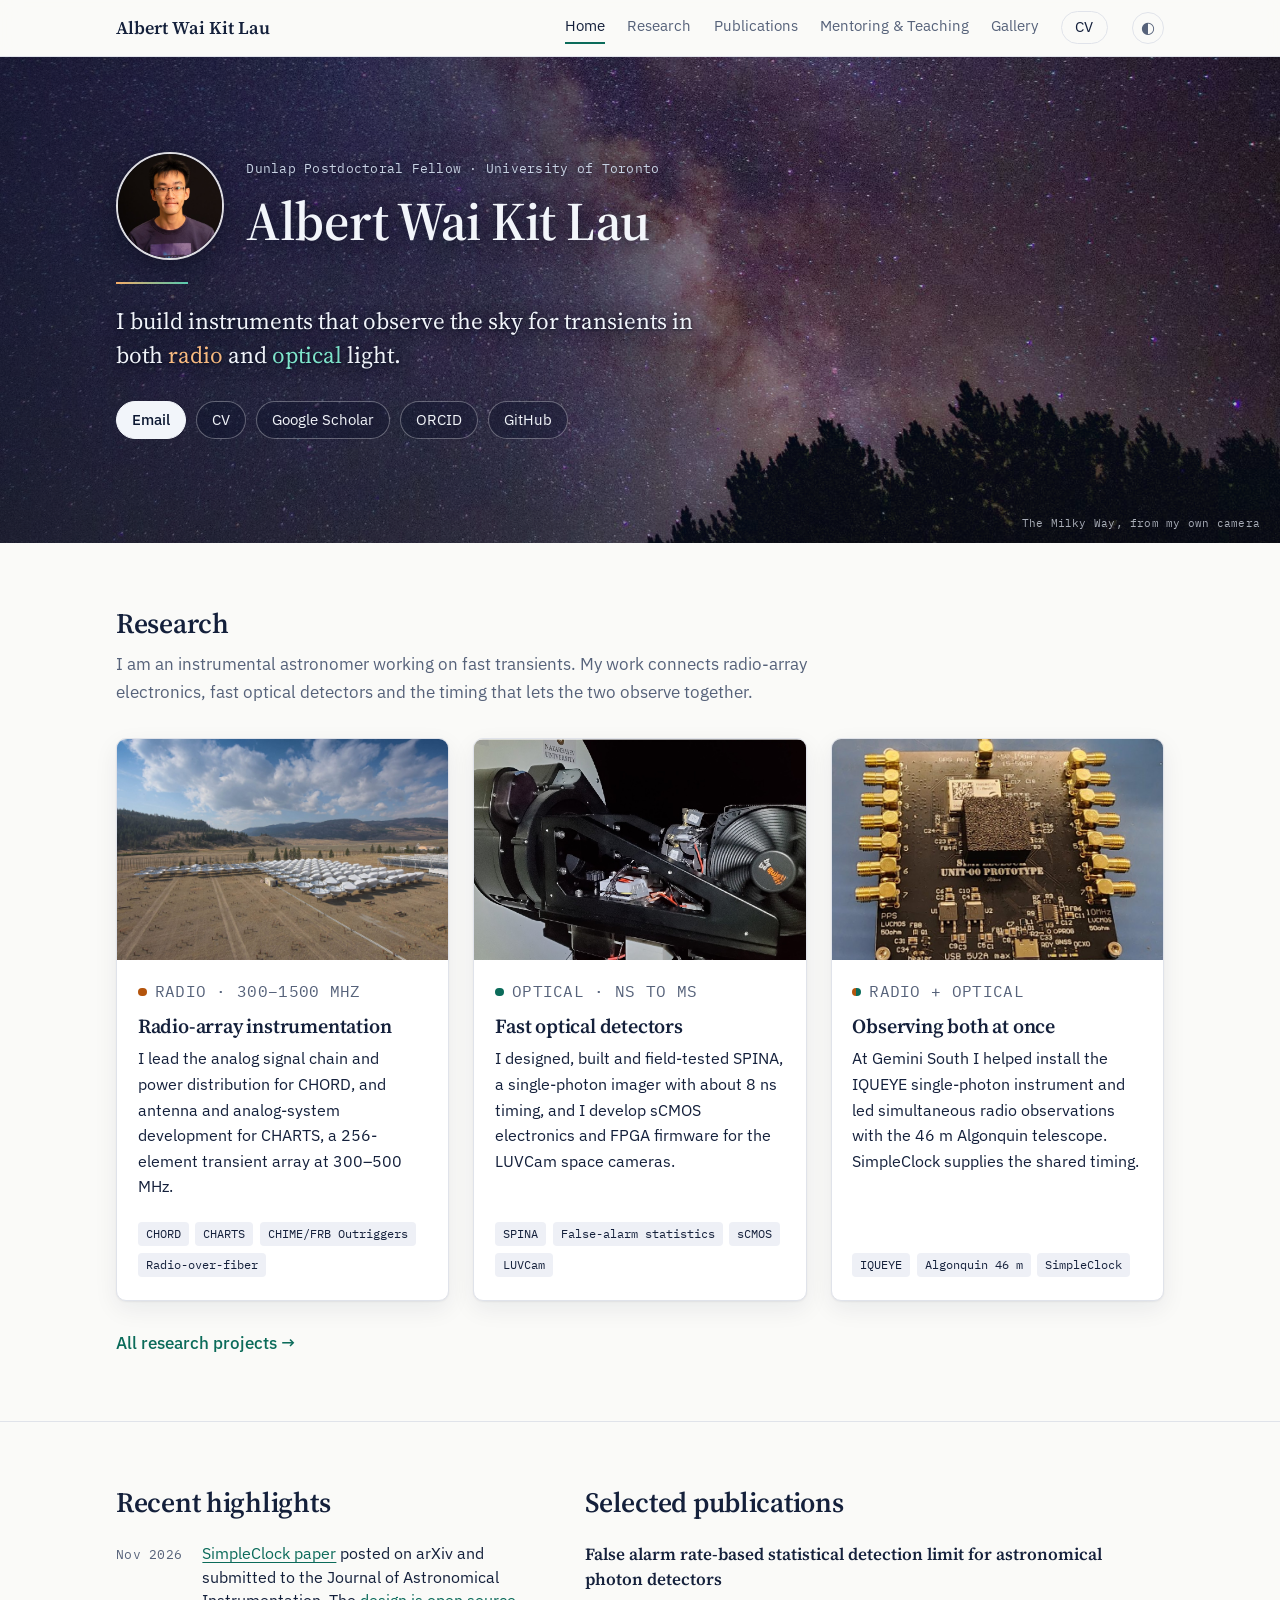
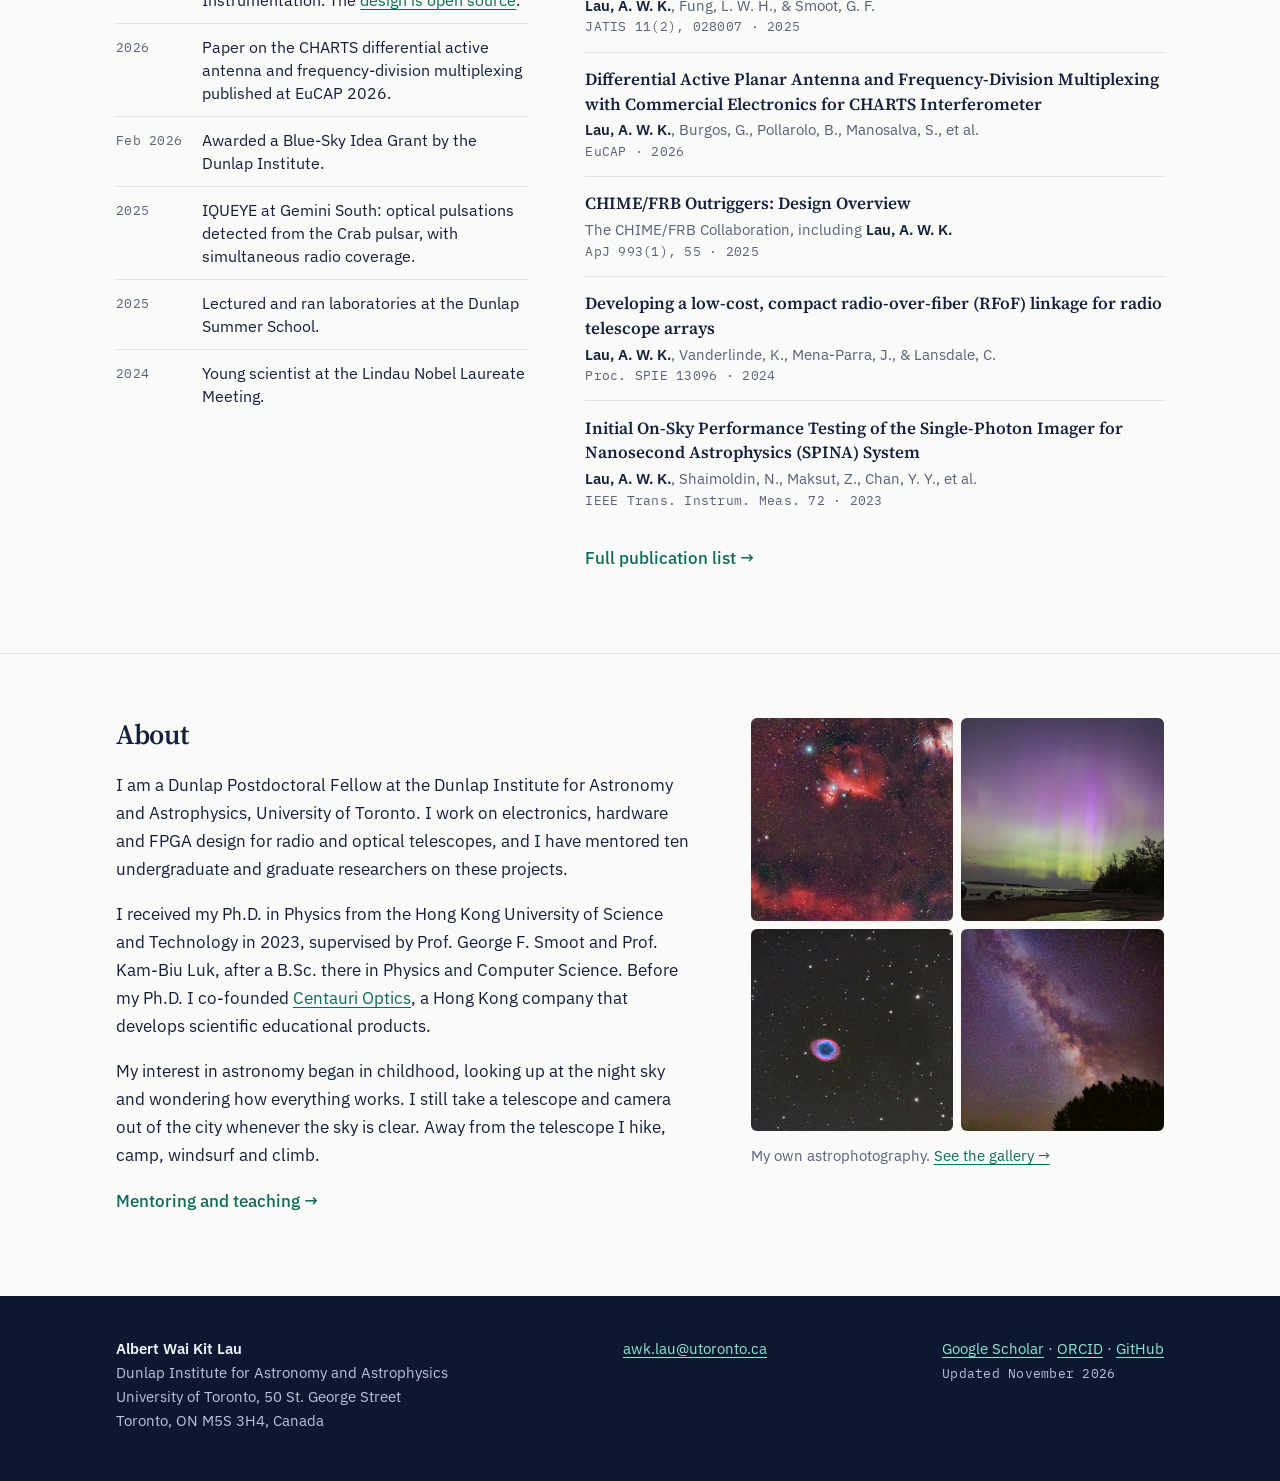
==== commit 5987066f: "Add the SimpleClock paper (arXiv:2611.16023) List it under preprints as submitted to the Journal of " ====
--- a/index.html
+++ b/index.html
@@ -116,9 +116,9 @@
 			<div>
 				<h2>Recent highlights</h2>
 				<ul class="news">
+					<li><time class="mono">Nov 2026</time><span><a href="https://arxiv.org/abs/2611.16023">SimpleClock paper</a> posted on arXiv and submitted to the Journal of Astronomical Instrumentation. The <a href="https://github.com/awklau/SimpleClock">design is open source</a>.</span></li>
 					<li><time class="mono">2026</time><span>Paper on the CHARTS differential active antenna and frequency-division multiplexing published at EuCAP 2026.</span></li>
 					<li><time class="mono">Feb 2026</time><span>Awarded a Blue-Sky Idea Grant by the Dunlap Institute.</span></li>
-					<li><time class="mono">2026</time><span><a href="https://github.com/awklau/SimpleClock">SimpleClock</a>, a low-cost GNSS-disciplined timing reference, open-sourced.</span></li>
 					<li><time class="mono">2025</time><span>IQUEYE at Gemini South: optical pulsations detected from the Crab pulsar, with simultaneous radio coverage.</span></li>
 					<li><time class="mono">2025</time><span>Lectured and ran laboratories at the Dunlap Summer School.</span></li>
 					<li><time class="mono">2024</time><span>Young scientist at the Lindau Nobel Laureate Meeting.</span></li>
